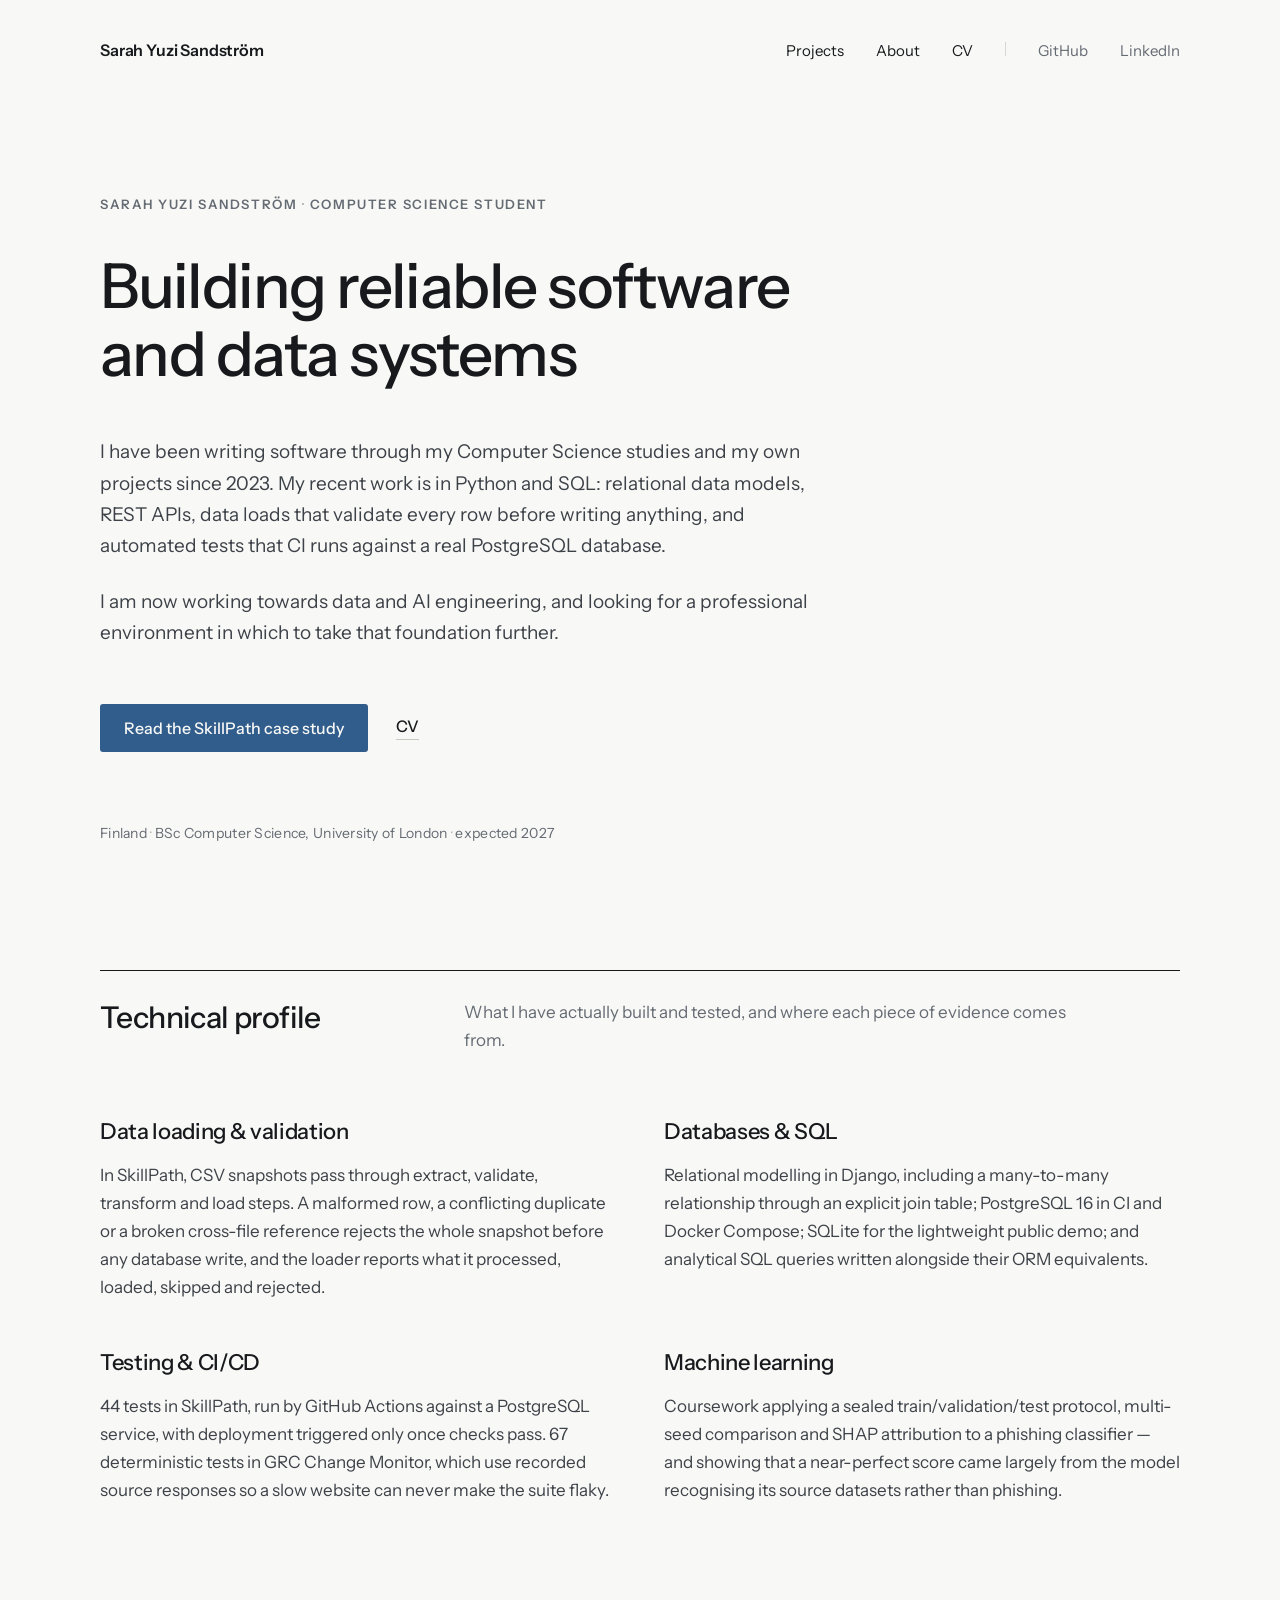
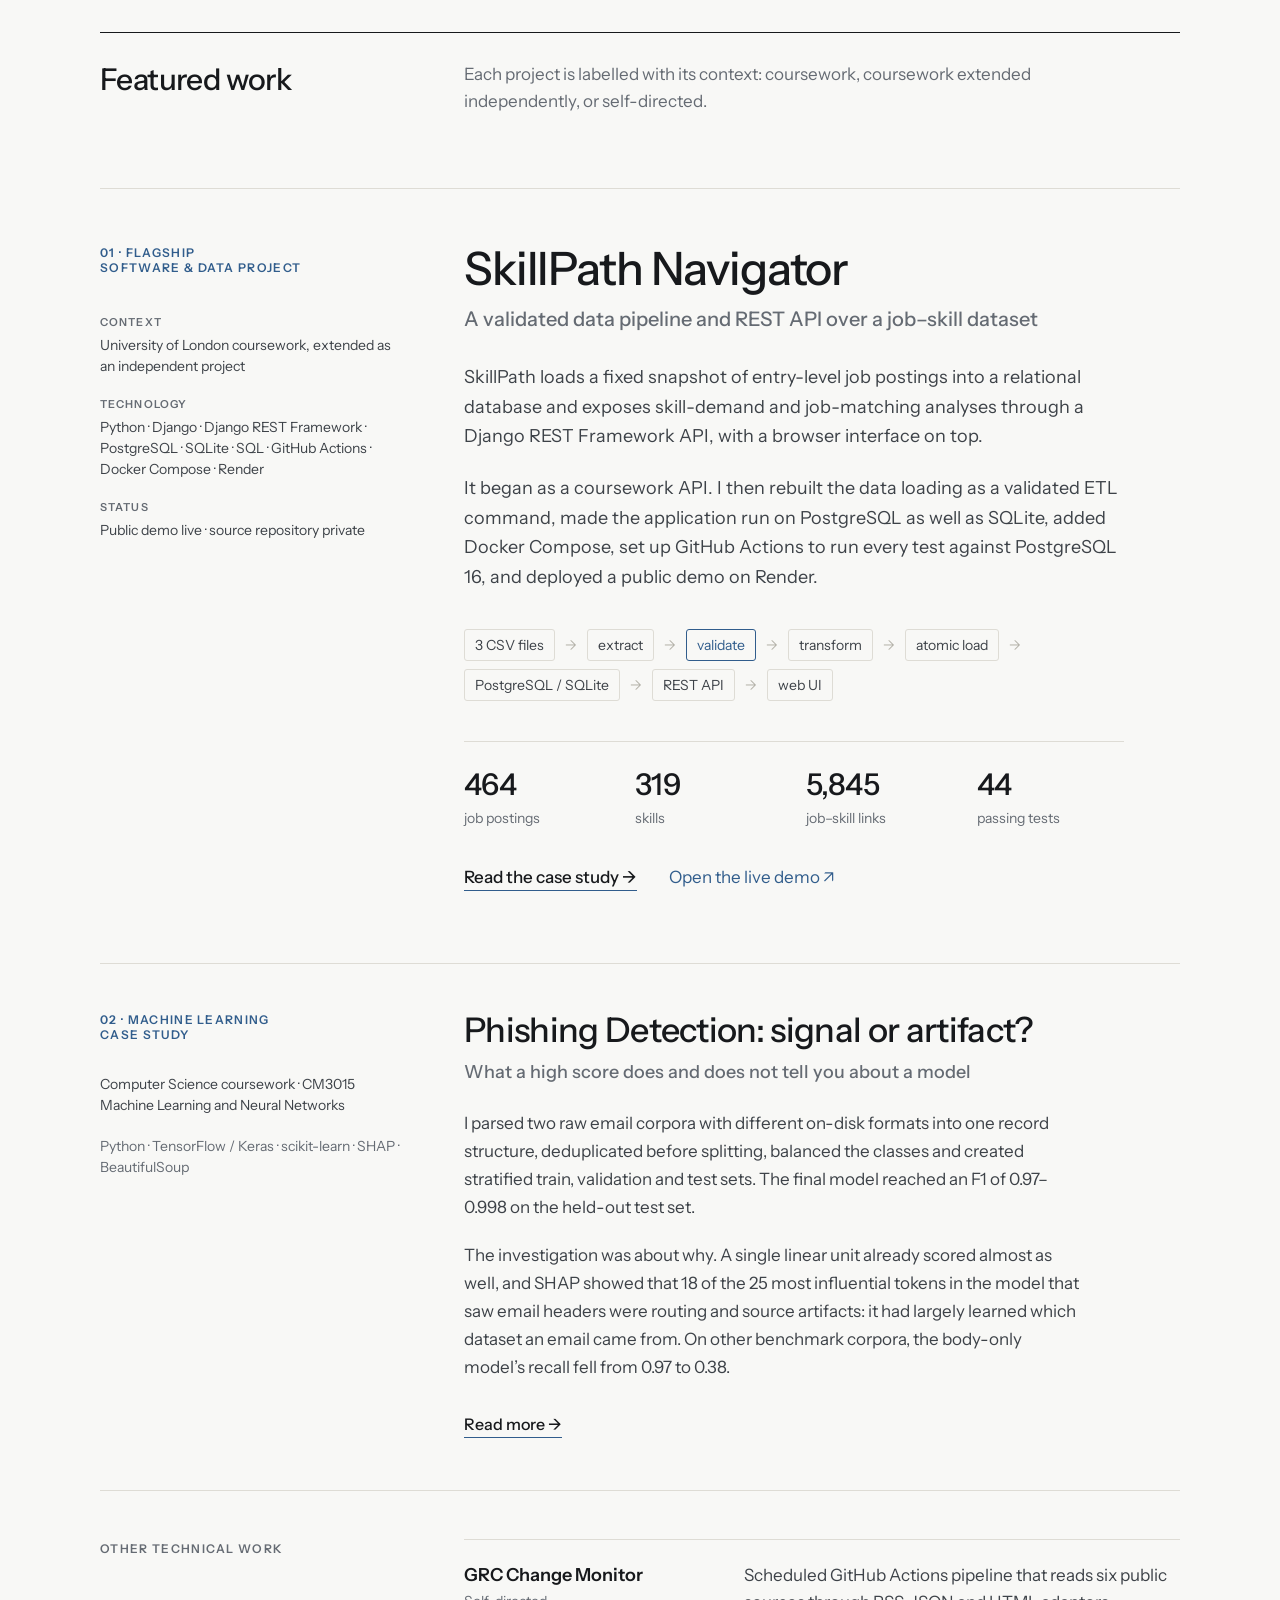
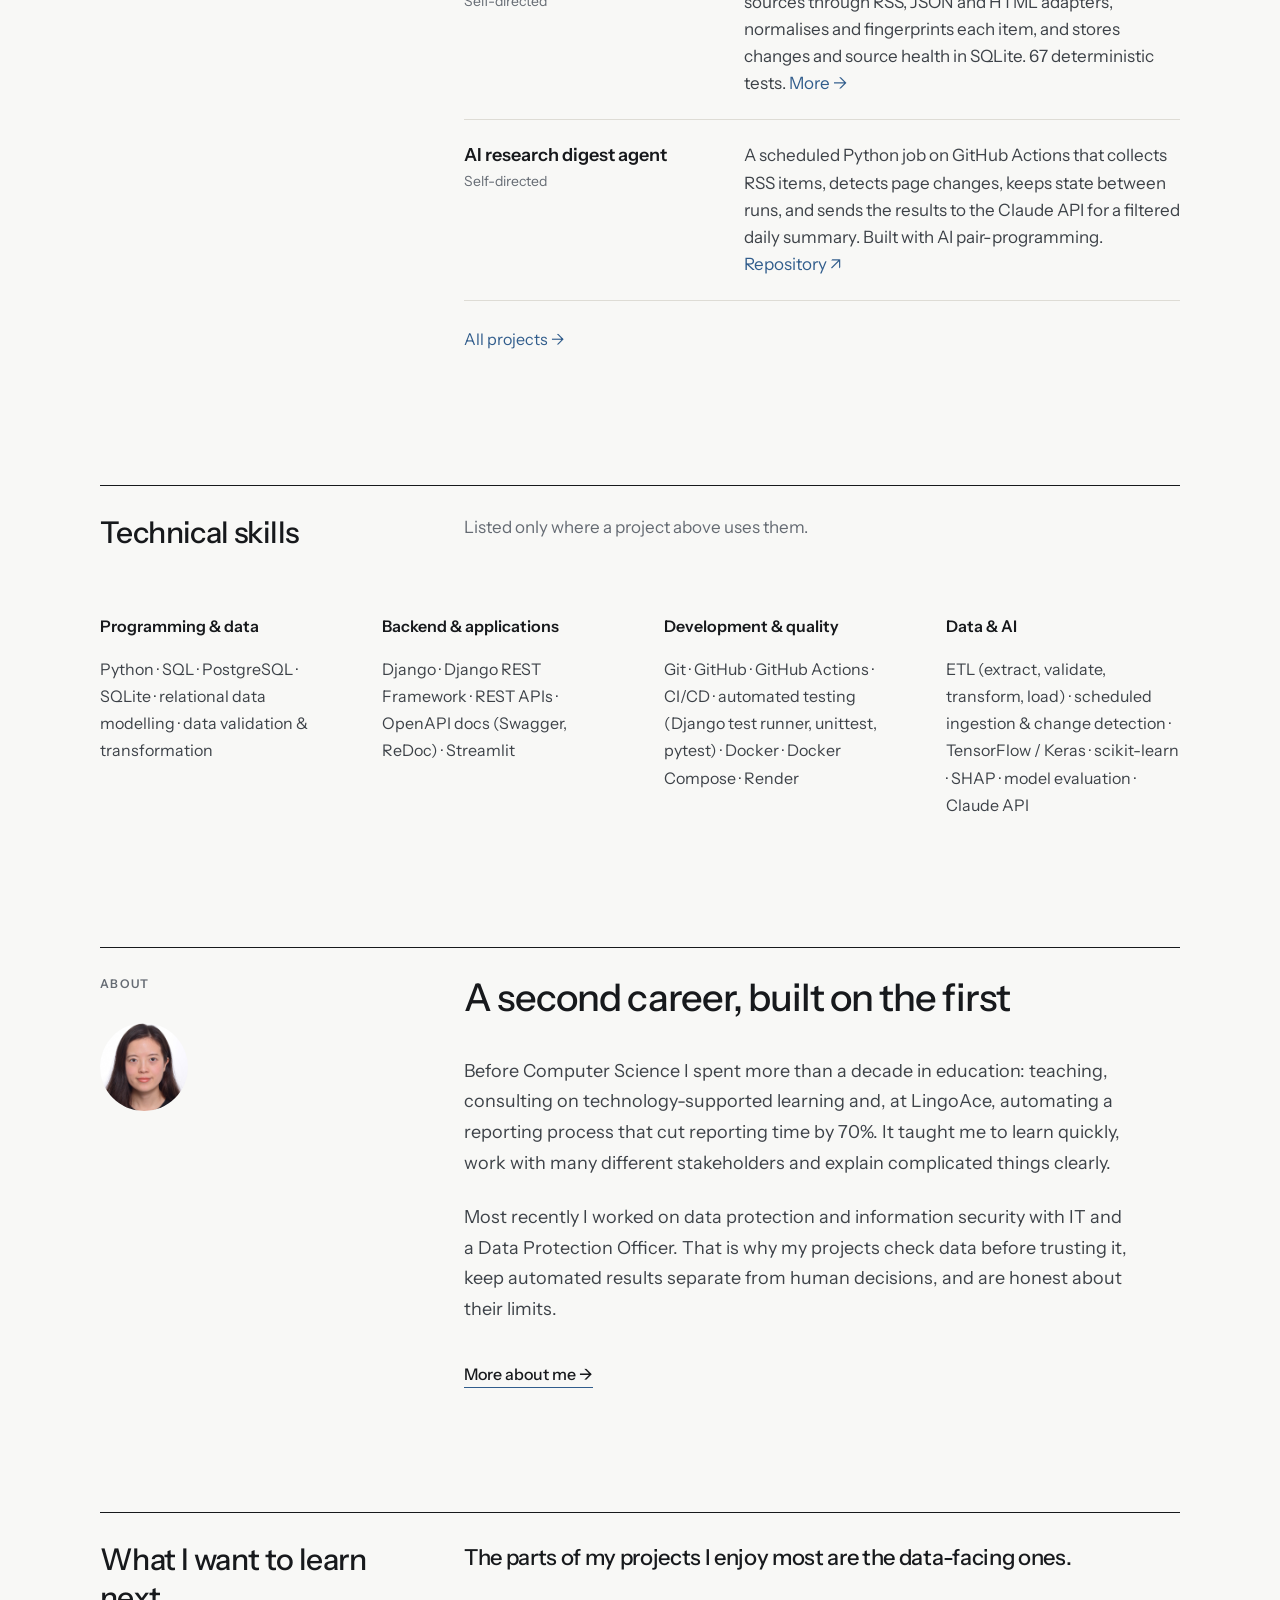
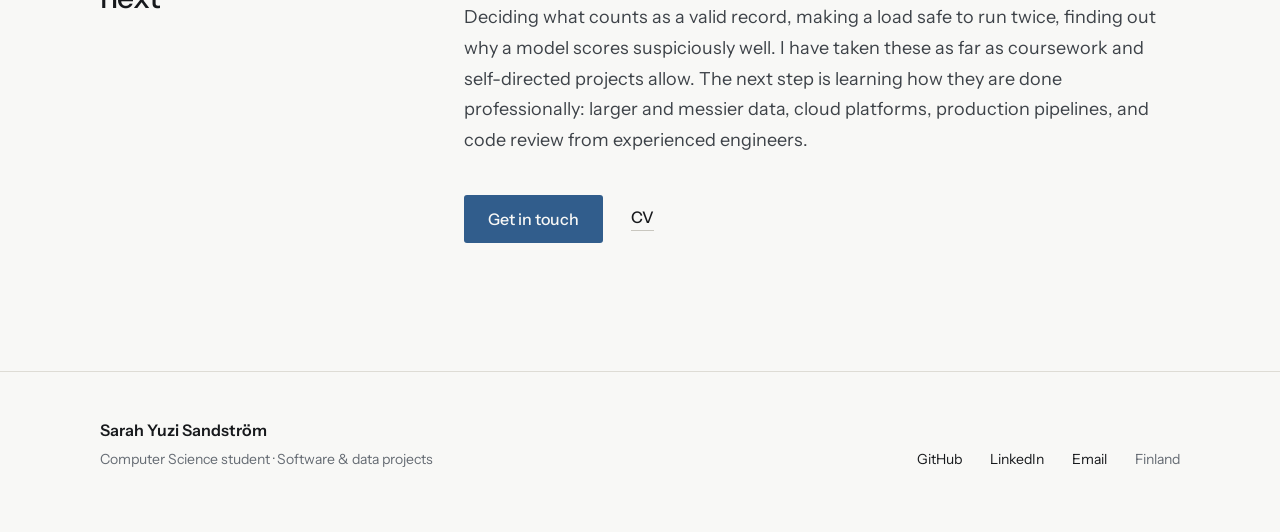
==== index.html @ 90acd4ec "Initial Data and AI engineering portfolio" ====
<!DOCTYPE html>
<html lang="en">
<head>
<meta charset="utf-8">
<meta name="viewport" content="width=device-width, initial-scale=1">
<title>Sarah Yuzi Sandström — Software &amp; Data Projects</title>
<meta name="description" content="Computer Science student building reliable software and data systems with Python, SQL, REST APIs, validated data pipelines, automated tests and CI — working towards data and AI engineering.">
<link rel="icon" href="favicon.svg" type="image/svg+xml">
<link rel="preconnect" href="https://fonts.googleapis.com">
<link rel="preconnect" href="https://fonts.gstatic.com" crossorigin>
<link href="https://fonts.googleapis.com/css2?family=Instrument+Sans:ital,wght@0,400..700;1,400..600&display=swap" rel="stylesheet">
<link rel="stylesheet" href="styles.css">
</head>
<body>
<main class="page">

<header style="max-width: 1240px; margin: 0 auto; padding: 40px 80px; display: flex; align-items: baseline; justify-content: space-between">
<a href="./" style="font-size: 16px; font-weight: 600; letter-spacing: -0.01em; color: #17191C">Sarah Yuzi Sandström</a>
<nav style="display: flex; align-items: baseline; gap: 32px; font-size: 15px">
<a href="projects/" style="color: #17191C">Projects</a>
<a href="about/" style="color: #17191C">About</a>
<a href="cv/" style="color: #17191C">CV</a>
<span style="width: 1px; height: 14px; background: #D8D7D1"></span>
<a href="https://github.com/yuzi2021" style="color: #656B73">GitHub</a>
<a href="https://www.linkedin.com/in/sarah-sandstr%C3%B6m-17338ab6/" style="color: #656B73">LinkedIn</a>
</nav>
</header>
<div style="max-width: 1240px; margin: 0 auto; padding: 96px 80px 128px">
<p style="margin: 0 0 40px; font-size: 13px; font-weight: 600; letter-spacing: 0.12em; text-transform: uppercase; color: #656B73">Sarah Yuzi Sandström <span style="color: #B4B2A9">·</span> Computer Science student</p>
<h1 style="margin: 0; max-width: 980px; font-size: 62px; line-height: 1.1; font-weight: 500; letter-spacing: -0.025em; text-wrap: balance">Building reliable software and data systems</h1>
<p style="margin: 48px 0 0; max-width: 720px; font-size: 19px; line-height: 1.65; color: #3D4248; text-wrap: pretty">I have been writing software through my Computer Science studies and my own projects since 2023. My recent work is in Python and SQL: relational data models, REST APIs, data loads that validate every row before writing anything, and automated tests that CI runs against a real PostgreSQL database.</p>
<p style="margin: 24px 0 0; max-width: 720px; font-size: 19px; line-height: 1.65; color: #3D4248; text-wrap: pretty">I am now working towards data and AI engineering, and looking for a professional environment in which to take that foundation further.</p>
<div style="margin-top: 56px; display: flex; align-items: center; gap: 28px">
<a href="projects/skillpath/" style="display: inline-block; padding: 14px 24px; background: #315D8C; color: #F8F8F6; font-size: 16px; font-weight: 500; border-radius: 3px">Read the SkillPath case study</a>
<a href="cv/" style="font-size: 16px; font-weight: 500; color: #17191C; border-bottom: 1px solid #C9C7BF; padding-bottom: 3px">CV</a>
</div>
<p style="margin: 72px 0 0; font-size: 14px; letter-spacing: 0.02em; color: #656B73">Finland <span style="color: #B4B2A9">·</span> BSc Computer Science, University of London <span style="color: #B4B2A9">·</span> expected 2027</p>
</div>
<div style="max-width: 1240px; margin: 0 auto; padding: 0 80px 128px">
<div style="display: grid; grid-template-columns: 300px minmax(0, 1fr); gap: 64px; border-top: 1px solid #17191C; padding-top: 28px; padding-bottom: 64px">
<h2 style="margin: 0; font-size: 30px; font-weight: 500; letter-spacing: -0.02em; line-height: 1.25">Technical profile</h2>
<p style="margin: 0; max-width: 620px; font-size: 17px; line-height: 1.6; color: #656B73">What I have actually built and tested, and where each piece of evidence comes from.</p>
</div>
<div style="display: grid; grid-template-columns: repeat(2, minmax(0, 1fr)); gap: 48px">
<div>
<h3 style="margin: 0 0 16px; font-size: 22px; font-weight: 500; letter-spacing: -0.015em">Data loading &amp; validation</h3>
<p style="margin: 0; max-width: 520px; font-size: 17px; line-height: 1.65; color: #3D4248; text-wrap: pretty">In SkillPath, CSV snapshots pass through extract, validate, transform and load steps. A malformed row, a conflicting duplicate or a broken cross-file reference rejects the whole snapshot before any database write, and the loader reports what it processed, loaded, skipped and rejected.</p>
</div>
<div>
<h3 style="margin: 0 0 16px; font-size: 22px; font-weight: 500; letter-spacing: -0.015em">Databases &amp; SQL</h3>
<p style="margin: 0; max-width: 520px; font-size: 17px; line-height: 1.65; color: #3D4248; text-wrap: pretty">Relational modelling in Django, including a many-to-many relationship through an explicit join table; PostgreSQL 16 in CI and Docker Compose; SQLite for the lightweight public demo; and analytical SQL queries written alongside their ORM equivalents.</p>
</div>
<div>
<h3 style="margin: 0 0 16px; font-size: 22px; font-weight: 500; letter-spacing: -0.015em">Testing &amp; CI/CD</h3>
<p style="margin: 0; max-width: 520px; font-size: 17px; line-height: 1.65; color: #3D4248; text-wrap: pretty">44 tests in SkillPath, run by GitHub Actions against a PostgreSQL service, with deployment triggered only once checks pass. 67 deterministic tests in GRC Change Monitor, which use recorded source responses so a slow website can never make the suite flaky.</p>
</div>
<div>
<h3 style="margin: 0 0 16px; font-size: 22px; font-weight: 500; letter-spacing: -0.015em">Machine learning</h3>
<p style="margin: 0; max-width: 520px; font-size: 17px; line-height: 1.65; color: #3D4248; text-wrap: pretty">Coursework applying a sealed train/validation/test protocol, multi-seed comparison and SHAP attribution to a phishing classifier — and showing that a near-perfect score came largely from the model recognising its source datasets rather than phishing.</p>
</div>
</div>
</div>
<div style="max-width: 1240px; margin: 0 auto; padding: 0 80px 128px">
<div style="display: grid; grid-template-columns: 300px minmax(0, 1fr); gap: 64px; padding-bottom: 72px; border-top: 1px solid #17191C; padding-top: 28px">
<h2 style="margin: 0; font-size: 30px; font-weight: 500; letter-spacing: -0.02em">Featured work</h2>
<p style="margin: 0; max-width: 620px; font-size: 17px; line-height: 1.6; color: #656B73">Each project is labelled with its context: coursework, coursework extended independently, or self-directed.</p>
</div>
<!-- FEATURED 01 -->
<article style="display: grid; grid-template-columns: 300px minmax(0, 1fr); gap: 64px; padding: 56px 0 72px; border-top: 1px solid #DEDCD5">
<div>
<p style="margin: 0; font-size: 12px; font-weight: 600; letter-spacing: 0.11em; text-transform: uppercase; color: #315D8C">01 · Flagship<br/>software &amp; data project</p>
<dl style="margin: 40px 0 0; display: grid; gap: 20px">
<div>
<dt style="font-size: 11px; font-weight: 600; letter-spacing: 0.1em; text-transform: uppercase; color: #656B73">Context</dt>
<dd style="margin: 6px 0 0; font-size: 14px; line-height: 1.5; color: #3D4248">University of London coursework, extended as an independent project</dd>
</div>
<div>
<dt style="font-size: 11px; font-weight: 600; letter-spacing: 0.1em; text-transform: uppercase; color: #656B73">Technology</dt>
<dd style="margin: 6px 0 0; font-size: 14px; line-height: 1.5; color: #3D4248">Python · Django · Django REST Framework · PostgreSQL · SQLite · SQL · GitHub Actions · Docker Compose · Render</dd>
</div>
<div>
<dt style="font-size: 11px; font-weight: 600; letter-spacing: 0.1em; text-transform: uppercase; color: #656B73">Status</dt>
<dd style="margin: 6px 0 0; font-size: 14px; line-height: 1.5; color: #3D4248">Public demo live · source repository private</dd>
</div>
</dl>
</div>
<div>
<h3 style="margin: 0; font-size: 46px; font-weight: 500; letter-spacing: -0.025em; line-height: 1.05">SkillPath Navigator</h3>
<p style="margin: 14px 0 0; font-size: 20px; font-weight: 500; color: #656B73">A validated data pipeline and REST API over a job–skill dataset</p>
<p style="margin: 32px 0 0; max-width: 660px; font-size: 18px; line-height: 1.65; color: #3D4248; text-wrap: pretty">SkillPath loads a fixed snapshot of entry-level job postings into a relational database and exposes skill-demand and job-matching analyses through a Django REST Framework API, with a browser interface on top.</p>
<p style="margin: 22px 0 0; max-width: 660px; font-size: 18px; line-height: 1.65; color: #3D4248; text-wrap: pretty">It began as a coursework API. I then rebuilt the data loading as a validated ETL command, made the application run on PostgreSQL as well as SQLite, added Docker Compose, set up GitHub Actions to run every test against PostgreSQL 16, and deployed a public demo on Render.</p>
<div style="margin-top: 36px; max-width: 660px; display: flex; flex-wrap: wrap; align-items: center; gap: 8px 10px; font-size: 14px; color: #3D4248">
<span style="padding: 6px 10px; border: 1px solid #DEDCD5; border-radius: 3px">3 CSV files</span><span style="color: #B4B2A9">→</span>
<span style="padding: 6px 10px; border: 1px solid #DEDCD5; border-radius: 3px">extract</span><span style="color: #B4B2A9">→</span>
<span style="padding: 6px 10px; border: 1px solid #315D8C; border-radius: 3px; color: #315D8C">validate</span><span style="color: #B4B2A9">→</span>
<span style="padding: 6px 10px; border: 1px solid #DEDCD5; border-radius: 3px">transform</span><span style="color: #B4B2A9">→</span>
<span style="padding: 6px 10px; border: 1px solid #DEDCD5; border-radius: 3px">atomic load</span><span style="color: #B4B2A9">→</span>
<span style="padding: 6px 10px; border: 1px solid #DEDCD5; border-radius: 3px">PostgreSQL / SQLite</span><span style="color: #B4B2A9">→</span>
<span style="padding: 6px 10px; border: 1px solid #DEDCD5; border-radius: 3px">REST API</span><span style="color: #B4B2A9">→</span>
<span style="padding: 6px 10px; border: 1px solid #DEDCD5; border-radius: 3px">web UI</span>
</div>
<div style="margin-top: 40px; max-width: 660px; display: grid; grid-template-columns: repeat(4, minmax(0, 1fr)); gap: 24px; border-top: 1px solid #DEDCD5; padding-top: 24px">
<div><p style="margin: 0; font-size: 30px; font-weight: 500; letter-spacing: -0.02em">464</p><p style="margin: 6px 0 0; font-size: 14px; color: #656B73">job postings</p></div>
<div><p style="margin: 0; font-size: 30px; font-weight: 500; letter-spacing: -0.02em">319</p><p style="margin: 6px 0 0; font-size: 14px; color: #656B73">skills</p></div>
<div><p style="margin: 0; font-size: 30px; font-weight: 500; letter-spacing: -0.02em">5,845</p><p style="margin: 6px 0 0; font-size: 14px; color: #656B73">job–skill links</p></div>
<div><p style="margin: 0; font-size: 30px; font-weight: 500; letter-spacing: -0.02em">44</p><p style="margin: 6px 0 0; font-size: 14px; color: #656B73">passing tests</p></div>
</div>
<div style="margin-top: 40px; display: flex; align-items: baseline; gap: 32px">
<a href="projects/skillpath/" style="font-size: 17px; font-weight: 500; color: #17191C; border-bottom: 1px solid #315D8C; padding-bottom: 3px">Read the case study →</a>
<a href="https://skillpath-navigator-bji1.onrender.com/app/" style="font-size: 17px; color: #315D8C">Open the live demo ↗</a>
</div>
</div>
</article>
<!-- FEATURED 02 -->
<article style="display: grid; grid-template-columns: 300px minmax(0, 1fr); gap: 64px; padding: 48px 0 56px; border-top: 1px solid #DEDCD5">
<div>
<p style="margin: 0; font-size: 12px; font-weight: 600; letter-spacing: 0.11em; text-transform: uppercase; color: #315D8C">02 · Machine learning<br/>case study</p>
<p style="margin: 32px 0 0; font-size: 14px; line-height: 1.5; color: #3D4248">Computer Science coursework · CM3015 Machine Learning and Neural Networks</p>
<p style="margin: 20px 0 0; font-size: 14px; line-height: 1.5; color: #656B73">Python · TensorFlow / Keras · scikit-learn · SHAP · BeautifulSoup</p>
</div>
<div>
<h3 style="margin: 0; font-size: 34px; font-weight: 500; letter-spacing: -0.02em; line-height: 1.1">Phishing Detection: signal or artifact?</h3>
<p style="margin: 12px 0 0; font-size: 18px; font-weight: 500; color: #656B73">What a high score does and does not tell you about a model</p>
<p style="margin: 26px 0 0; max-width: 620px; font-size: 17px; line-height: 1.65; color: #3D4248; text-wrap: pretty">I parsed two raw email corpora with different on-disk formats into one record structure, deduplicated before splitting, balanced the classes and created stratified train, validation and test sets. The final model reached an F1 of 0.97–0.998 on the held-out test set.</p>
<p style="margin: 20px 0 0; max-width: 620px; font-size: 17px; line-height: 1.65; color: #3D4248; text-wrap: pretty">The investigation was about why. A single linear unit already scored almost as well, and SHAP showed that 18 of the 25 most influential tokens in the model that saw email headers were routing and source artifacts: it had largely learned which dataset an email came from. On other benchmark corpora, the body-only model&rsquo;s recall fell from 0.97 to 0.38.</p>
<div style="margin-top: 32px">
<a href="projects/#phishing-classifier" style="font-size: 16px; font-weight: 500; color: #17191C; border-bottom: 1px solid #315D8C; padding-bottom: 3px">Read more →</a>
</div>
</div>
</article>
<!-- FEATURED 03 — reserved for the eLearning Platform once its upgrade is verified.
     To add it: copy article 02 above, change the label to "03 · ...", and fill in verified details only. -->
<article style="display: grid; grid-template-columns: 300px minmax(0, 1fr); gap: 64px; padding: 48px 0 8px; border-top: 1px solid #DEDCD5">
<div>
<p style="margin: 0; font-size: 12px; font-weight: 600; letter-spacing: 0.11em; text-transform: uppercase; color: #656B73; line-height: 1.6">Other technical work</p>
</div>
<div style="max-width: 760px">
<div style="display: grid; grid-template-columns: 240px minmax(0, 1fr); gap: 40px; align-items: baseline; padding: 22px 0; border-top: 1px solid #DEDCD5">
<div>
<p style="margin: 0; font-size: 18px; font-weight: 600">GRC Change Monitor</p>
<p style="margin: 6px 0 0; font-size: 14px; color: #656B73">Self-directed</p>
</div>
<p style="margin: 0; font-size: 17px; line-height: 1.6; color: #3D4248">Scheduled GitHub Actions pipeline that reads six public sources through RSS, JSON and HTML adapters, normalises and fingerprints each item, and stores changes and source health in SQLite. 67 deterministic tests. <a href="projects/#change-monitor">More →</a></p>
</div>
<div style="display: grid; grid-template-columns: 240px minmax(0, 1fr); gap: 40px; align-items: baseline; padding: 22px 0; border-top: 1px solid #DEDCD5; border-bottom: 1px solid #DEDCD5">
<div>
<p style="margin: 0; font-size: 18px; font-weight: 600">AI research digest agent</p>
<p style="margin: 6px 0 0; font-size: 14px; color: #656B73">Self-directed</p>
</div>
<p style="margin: 0; font-size: 17px; line-height: 1.6; color: #3D4248">A scheduled Python job on GitHub Actions that collects RSS items, detects page changes, keeps state between runs, and sends the results to the Claude API for a filtered daily summary. Built with AI pair-programming. <a href="https://github.com/yuzi2021/ai-digest-agent-demo">Repository ↗</a></p>
</div>
<div style="margin-top: 28px">
<a href="projects/" style="font-size: 16px; color: #315D8C">All projects →</a>
</div>
</div>
</article>
</div>
<div style="max-width: 1240px; margin: 0 auto; padding: 0 80px 128px">
<div style="display: grid; grid-template-columns: 300px minmax(0, 1fr); gap: 64px; border-top: 1px solid #17191C; padding-top: 28px; padding-bottom: 64px">
<h2 style="margin: 0; font-size: 30px; font-weight: 500; letter-spacing: -0.02em; line-height: 1.25">Technical skills</h2>
<p style="margin: 0; max-width: 620px; font-size: 17px; line-height: 1.6; color: #656B73">Listed only where a project above uses them.</p>
</div>
<div style="display: grid; grid-template-columns: repeat(4, minmax(0, 1fr)); gap: 48px">
<div>
<h3 style="margin: 0 0 20px; font-size: 16px; font-weight: 600">Programming &amp; data</h3>
<p style="margin: 0; font-size: 16px; line-height: 1.7; color: #3D4248">Python · SQL · PostgreSQL · SQLite · relational data modelling · data validation &amp; transformation</p>
</div>
<div>
<h3 style="margin: 0 0 20px; font-size: 16px; font-weight: 600">Backend &amp; applications</h3>
<p style="margin: 0; font-size: 16px; line-height: 1.7; color: #3D4248">Django · Django REST Framework · REST APIs · OpenAPI docs (Swagger, ReDoc) · Streamlit</p>
</div>
<div>
<h3 style="margin: 0 0 20px; font-size: 16px; font-weight: 600">Development &amp; quality</h3>
<p style="margin: 0; font-size: 16px; line-height: 1.7; color: #3D4248">Git · GitHub · GitHub Actions · CI/CD · automated testing (Django test runner, unittest, pytest) · Docker · Docker Compose · Render</p>
</div>
<div>
<h3 style="margin: 0 0 20px; font-size: 16px; font-weight: 600">Data &amp; AI</h3>
<p style="margin: 0; font-size: 16px; line-height: 1.7; color: #3D4248">ETL (extract, validate, transform, load) · scheduled ingestion &amp; change detection · TensorFlow / Keras · scikit-learn · SHAP · model evaluation · Claude API</p>
</div>
</div>
</div>
<div style="max-width: 1240px; margin: 0 auto; padding: 0 80px 128px">
<div style="border-top: 1px solid #17191C; padding-top: 28px; display: grid; grid-template-columns: 300px minmax(0, 1fr); gap: 64px">
<div>
<p style="margin: 0; font-size: 12px; font-weight: 600; letter-spacing: 0.11em; text-transform: uppercase; color: #656B73">About</p>
<img alt="Sarah Yuzi Sandström" height="88" src="sarah-sandstrom.jpeg" style="display: block; width: 88px; height: 88px; border-radius: 50%; object-fit: cover; margin-top: 32px" width="88"/>
</div>
<div>
<h2 style="margin: 0; max-width: 720px; font-size: 38px; font-weight: 500; letter-spacing: -0.025em; line-height: 1.15">A second career, built on the first</h2>
<p style="margin: 36px 0 0; max-width: 700px; font-size: 18px; line-height: 1.7; color: #3D4248; text-wrap: pretty">Before Computer Science I spent more than a decade in education: teaching, consulting on technology-supported learning and, at LingoAce, automating a reporting process that cut reporting time by 70%. It taught me to learn quickly, work with many different stakeholders and explain complicated things clearly.</p>
<p style="margin: 24px 0 0; max-width: 700px; font-size: 18px; line-height: 1.7; color: #3D4248; text-wrap: pretty">Most recently I worked on data protection and information security with IT and a Data Protection Officer. That is why my projects check data before trusting it, keep automated results separate from human decisions, and are honest about their limits.</p>
<div style="margin-top: 40px">
<a href="about/" style="font-size: 16px; font-weight: 500; color: #17191C; border-bottom: 1px solid #315D8C; padding-bottom: 3px">More about me →</a>
</div>
</div>
</div>
</div>
<div style="max-width: 1240px; margin: 0 auto; padding: 0 80px 128px">
<div style="border-top: 1px solid #17191C; padding-top: 28px; display: grid; grid-template-columns: 300px minmax(0, 1fr); gap: 64px">
<h2 style="margin: 0; font-size: 30px; font-weight: 500; letter-spacing: -0.02em; line-height: 1.25">What I want to learn next</h2>
<div>
<p style="margin: 0; max-width: 700px; font-size: 22px; font-weight: 500; line-height: 1.5; letter-spacing: -0.015em; text-wrap: pretty">The parts of my projects I enjoy most are the data-facing ones.</p>
<p style="margin: 28px 0 0; max-width: 700px; font-size: 18px; line-height: 1.7; color: #3D4248; text-wrap: pretty">Deciding what counts as a valid record, making a load safe to run twice, finding out why a model scores suspiciously well. I have taken these as far as coursework and self-directed projects allow. The next step is learning how they are done professionally: larger and messier data, cloud platforms, production pipelines, and code review from experienced engineers.</p>
<div style="margin-top: 40px; display: flex; align-items: center; gap: 28px">
<a href="mailto:sarahyuzisandstrom@gmail.com" style="display: inline-block; padding: 14px 24px; background: #315D8C; color: #F8F8F6; font-size: 16px; font-weight: 500; border-radius: 3px">Get in touch</a>
<a href="cv/" style="font-size: 16px; font-weight: 500; color: #17191C; border-bottom: 1px solid #C9C7BF; padding-bottom: 3px">CV</a>
</div>
</div>
</div>
</div>
<footer style="border-top: 1px solid #DEDCD5">
<div style="max-width: 1240px; margin: 0 auto; padding: 48px 80px 64px; display: flex; align-items: flex-end; justify-content: space-between; gap: 48px">
<div>
<p style="margin: 0; font-size: 16px; font-weight: 600">Sarah Yuzi Sandström</p>
<p style="margin: 10px 0 0; font-size: 14px; color: #656B73">Computer Science student · Software &amp; data projects</p>
</div>
<div style="display: flex; align-items: baseline; gap: 28px; font-size: 14px">
<a href="https://github.com/yuzi2021" style="color: #17191C">GitHub</a>
<a href="https://www.linkedin.com/in/sarah-sandstr%C3%B6m-17338ab6/" style="color: #17191C">LinkedIn</a>
<a href="mailto:sarahyuzisandstrom@gmail.com" style="color: #17191C">Email</a>
<span style="color: #656B73">Finland</span>
</div>
</div>
</footer>

</main>
</body>
</html>
---- styles.css ----
/* ---- base ---- */
* { box-sizing: border-box; }
html { -webkit-text-size-adjust: 100%; }
body {
  margin: 0;
  background: #F8F8F6;
  color: #17191C;
  font-family: "Instrument Sans", system-ui, -apple-system, Segoe UI, Roboto, sans-serif;
}
a { color: #315D8C; text-decoration: none; }
a:hover { color: #17191C; }
img { max-width: 100%; height: auto; }
.page { width: 100%; }

/* The extracted desktop markup centres its own content with
   max-width:1240px containers, so the page is already fluid down to
   ~1240px. Below that, the rules here fold in the mobile layout. */

/* ================= tablet / small desktop ================= */
@media (max-width: 1100px) {
  /* four-column skills grid -> two columns */
  [style*="repeat(4, minmax(0, 1fr))"] { grid-template-columns: 1fr 1fr !important; gap: 40px !important; }
}

/* ================= mobile ================= */
@media (max-width: 820px) {
  /* any "sidebar + content" grid (300px/250px/220px/200px/120px ... + 1fr) -> stack */
  [style*="px minmax(0, 1fr)"] { grid-template-columns: 1fr !important; gap: 20px !important; }
  /* two-/four-column grids -> single column */
  [style*="repeat(2, minmax(0, 1fr))"] { grid-template-columns: 1fr !important; }
  [style*="repeat(4, minmax(0, 1fr))"] { grid-template-columns: 1fr !important; gap: 32px !important; }
  [style*="minmax(0, 1.55fr)"]        { grid-template-columns: 1fr !important; gap: 24px !important; }
  /* project stat rows (four figures) -> two columns rather than one */
  [style*="repeat(4, minmax(0, 1fr)); gap: 24px"] { grid-template-columns: 1fr 1fr !important; gap: 20px !important; }

  /* safety net: neutralise any residual fixed artboard width */
  [style*="width: 1440px"] { width: 100% !important; }

  /* reduce the wide 80px horizontal padding on content containers */
  [style*="padding: 0 80px 128px"]  { padding: 0 24px 72px !important; }
  [style*="padding: 0 80px 120px"]  { padding: 0 24px 64px !important; }
  [style*="padding: 48px 80px 64px"]{ padding: 32px 24px 44px !important; }
  [style*="padding: 40px 80px"]     { padding: 22px 24px !important; }
  [style*="padding: 88px 80px 120px"]{ padding: 52px 24px 72px !important; }
  [style*="padding: 96px 80px 128px"]{ padding: 56px 24px 80px !important; }
  [style*="padding: 88px 80px 112px"]{ padding: 52px 24px 68px !important; }
  [style*="padding: 88px 80px 104px"]{ padding: 52px 24px 64px !important; }

  /* header/nav: let the top bar wrap instead of overflowing */
  header { flex-wrap: wrap !important; gap: 14px 20px !important; }
  header nav { flex-wrap: wrap !important; gap: 12px 18px !important; row-gap: 10px !important; }
  /* footer: stack the name block above the links, and let the links wrap */
  footer div { flex-wrap: wrap !important; gap: 14px 24px !important; }

  /* scale down oversized display type */
  [style*="font-size: 76px"], [style*="font-size: 72px"],
  [style*="font-size: 68px"], [style*="font-size: 62px"] { font-size: 34px !important; line-height: 1.12 !important; }
  [style*="font-size: 52px"], [style*="font-size: 46px"] { font-size: 30px !important; line-height: 1.14 !important; }
  [style*="font-size: 42px"], [style*="font-size: 40px"],
  [style*="font-size: 38px"] { font-size: 27px !important; line-height: 1.18 !important; }
  [style*="font-size: 36px"], [style*="font-size: 34px"] { font-size: 24px !important; line-height: 1.2 !important; }
  [style*="font-size: 32px"], [style*="font-size: 30px"] { font-size: 23px !important; line-height: 1.22 !important; }

  /* trim very large body text a touch */
  [style*="font-size: 20px"], [style*="font-size: 19px"] { font-size: 17px !important; }
}

/* ================= narrow phones ================= */
@media (max-width: 480px) {
  [style*="padding: 0 80px 128px"]  { padding: 0 18px 56px !important; }
  [style*="padding: 0 80px 120px"]  { padding: 0 18px 52px !important; }
  [style*="padding: 40px 80px"]     { padding: 18px 18px !important; }
  [style*="padding: 96px 80px 128px"]{ padding: 40px 18px 60px !important; }
  [style*="padding: 88px 80px 120px"]{ padding: 40px 18px 56px !important; }
}
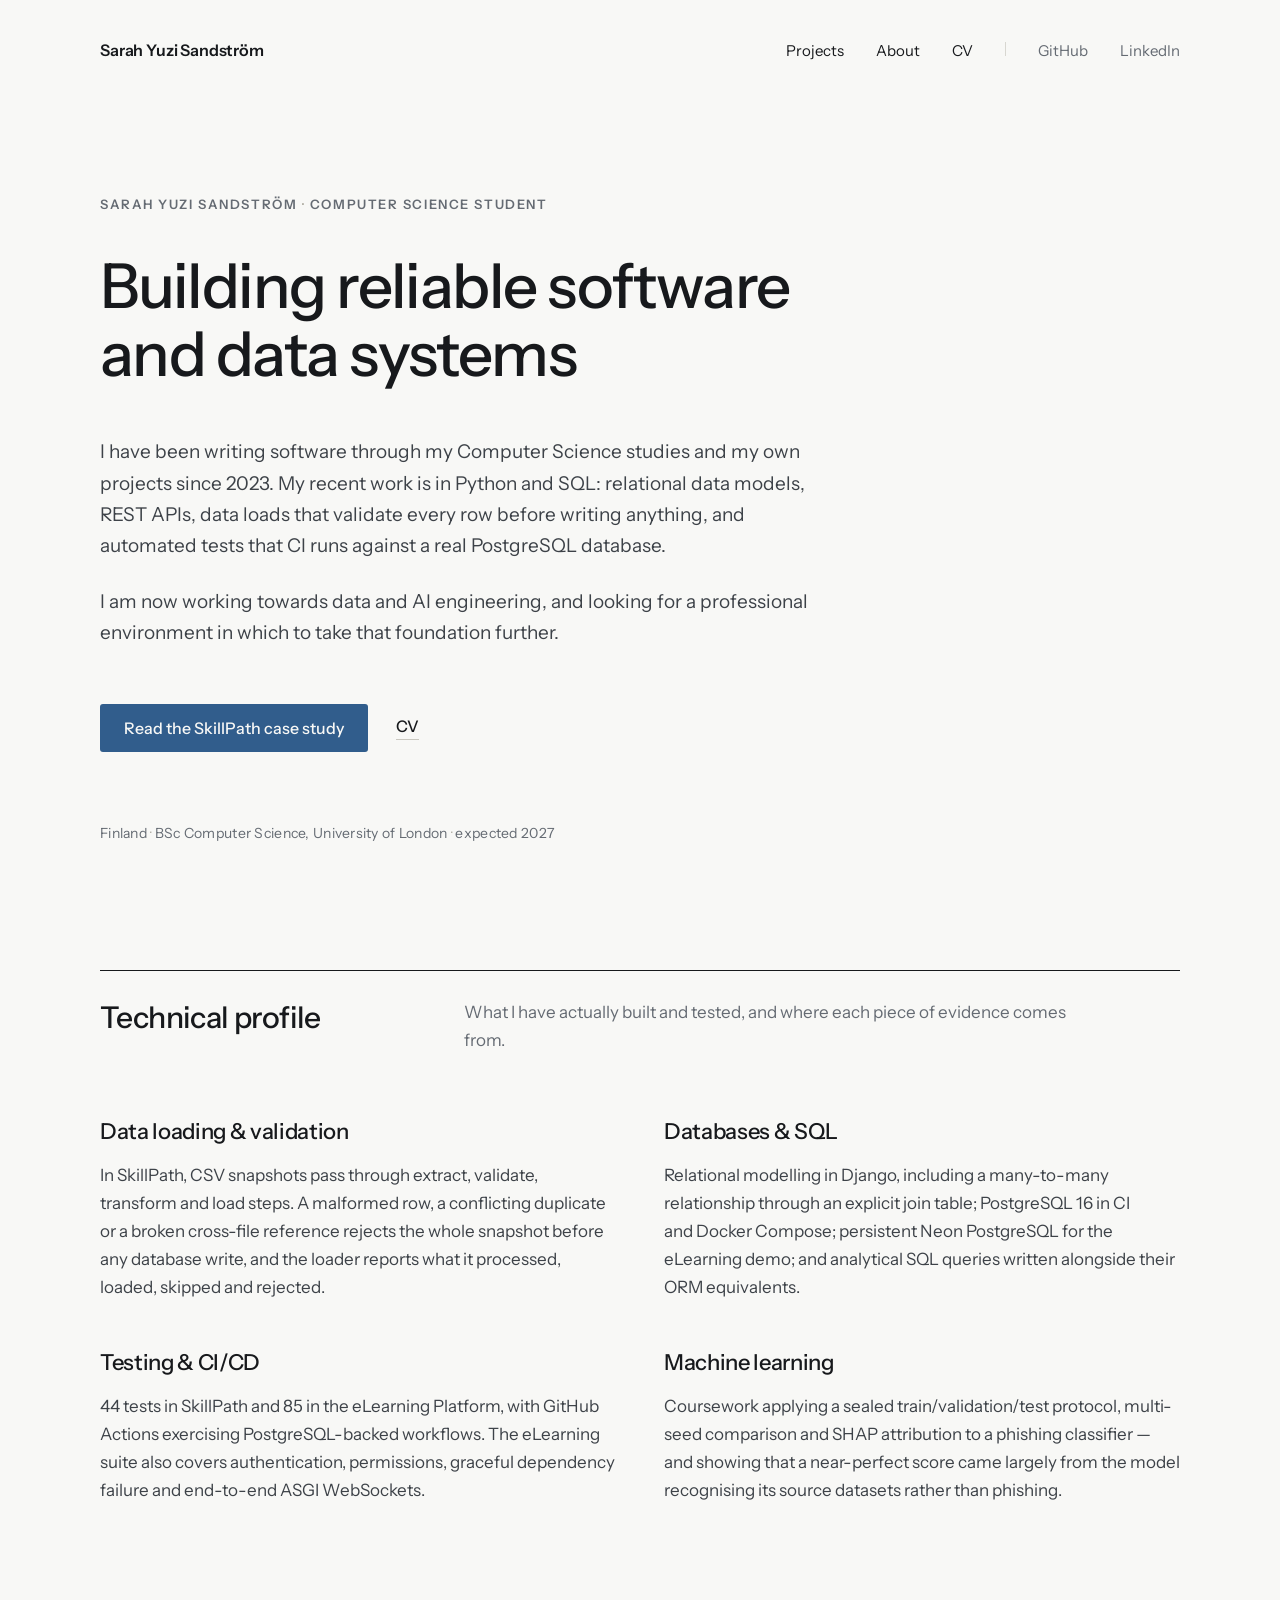
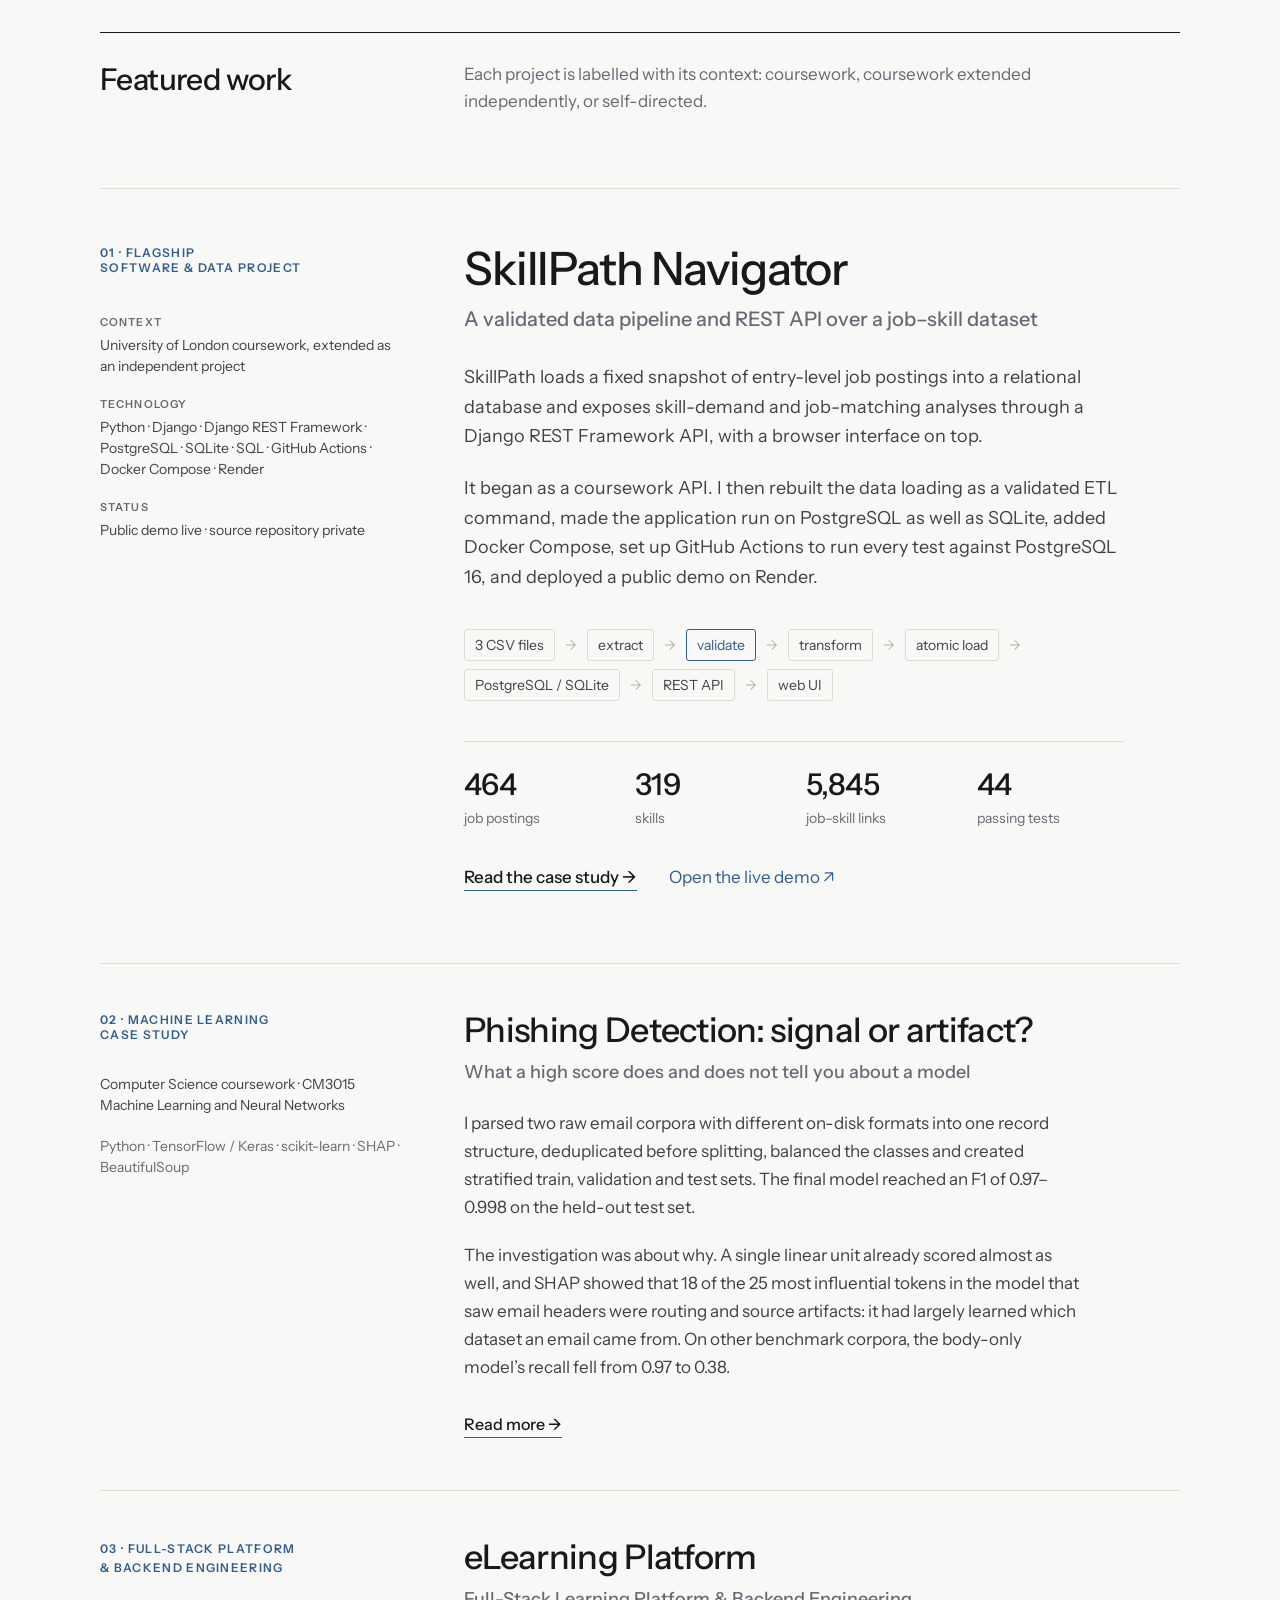
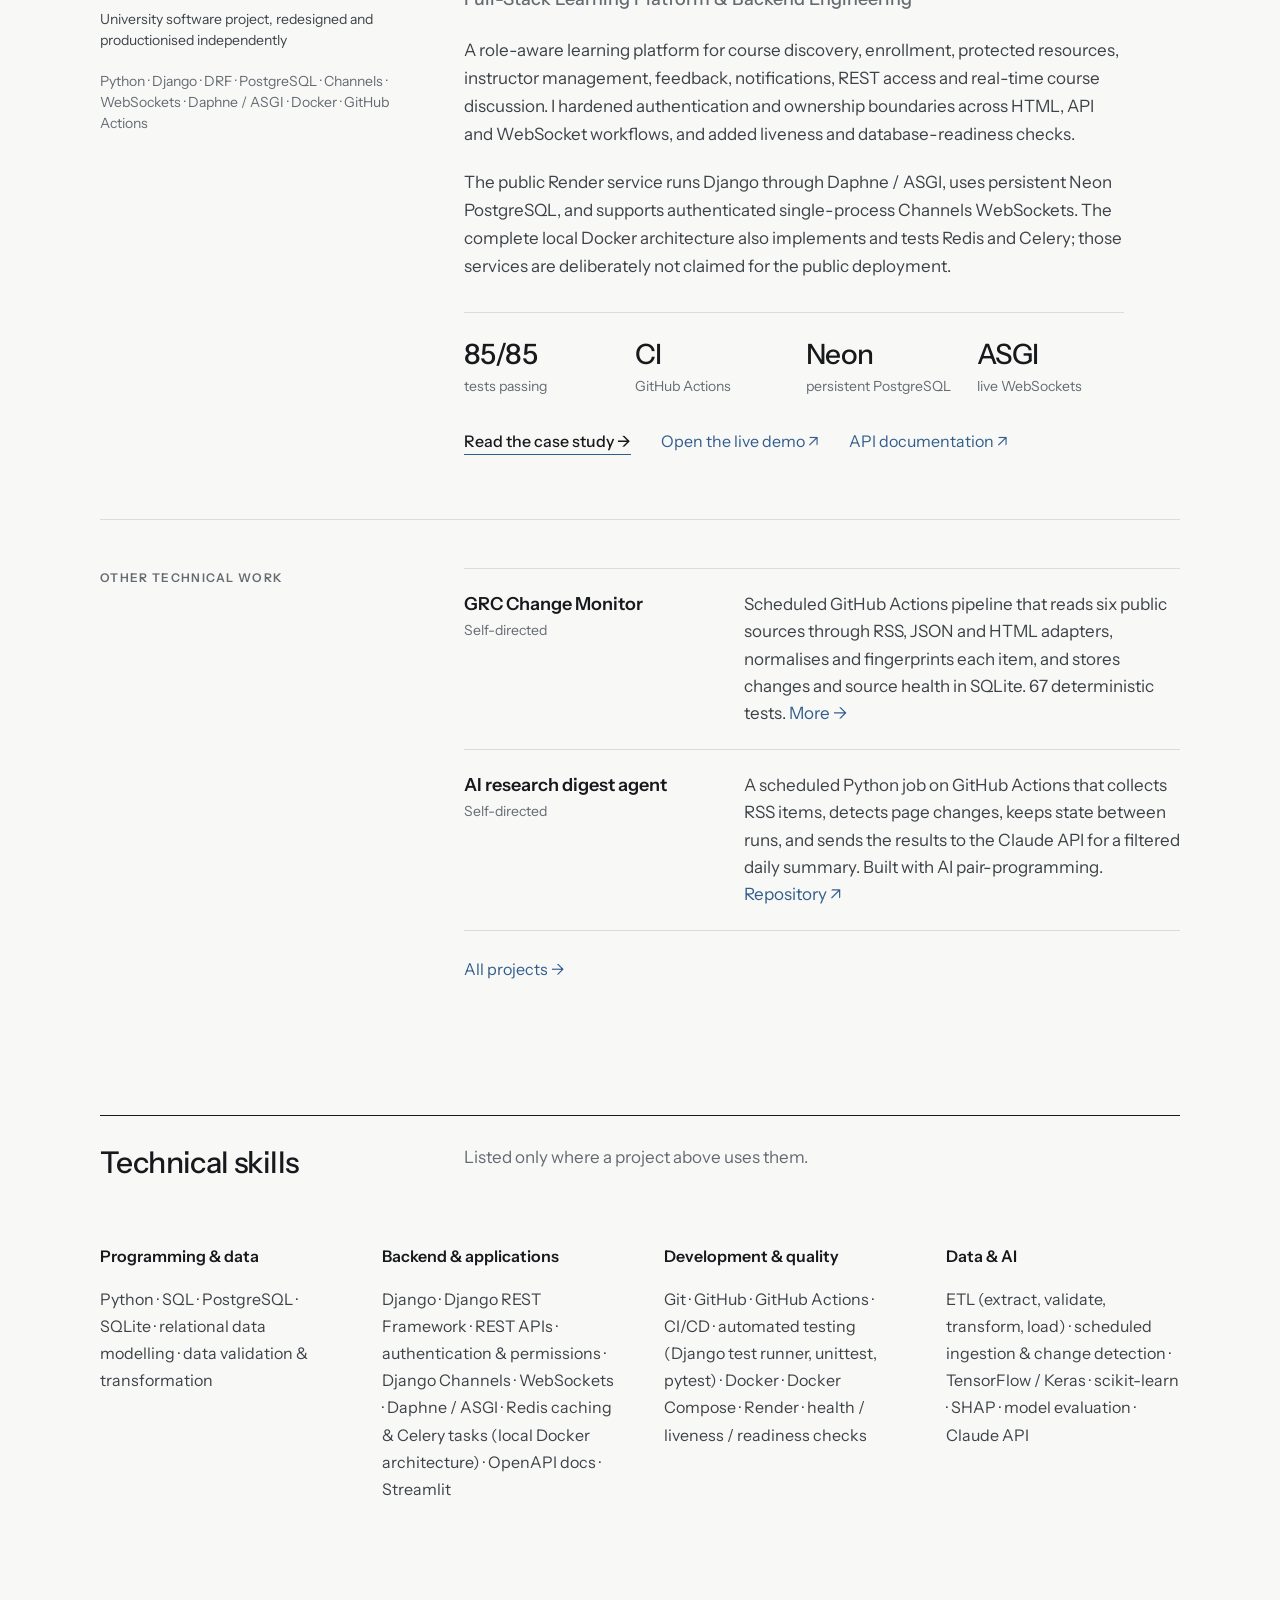
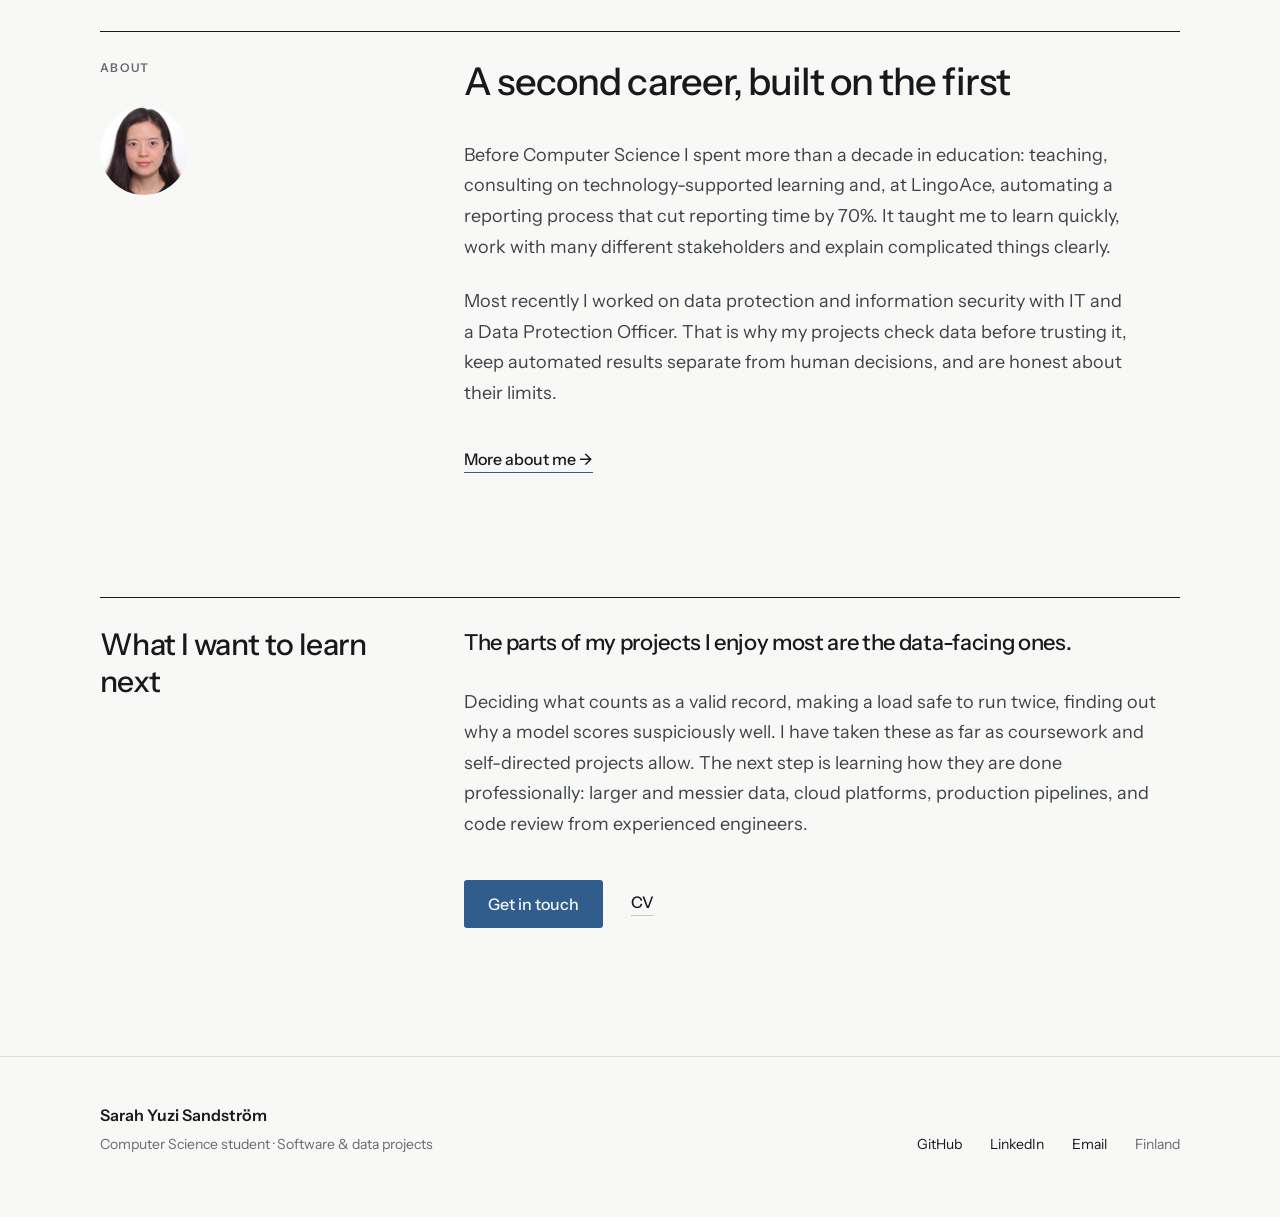
==== commit 233b804d: "Add eLearning platform to portfolio and CV" ====
--- a/index.html
+++ b/index.html
@@ -48,11 +48,11 @@
 </div>
 <div>
 <h3 style="margin: 0 0 16px; font-size: 22px; font-weight: 500; letter-spacing: -0.015em">Databases &amp; SQL</h3>
-<p style="margin: 0; max-width: 520px; font-size: 17px; line-height: 1.65; color: #3D4248; text-wrap: pretty">Relational modelling in Django, including a many-to-many relationship through an explicit join table; PostgreSQL 16 in CI and Docker Compose; SQLite for the lightweight public demo; and analytical SQL queries written alongside their ORM equivalents.</p>
+<p style="margin: 0; max-width: 520px; font-size: 17px; line-height: 1.65; color: #3D4248; text-wrap: pretty">Relational modelling in Django, including a many-to-many relationship through an explicit join table; PostgreSQL 16 in CI and Docker Compose; persistent Neon PostgreSQL for the eLearning demo; and analytical SQL queries written alongside their ORM equivalents.</p>
 </div>
 <div>
 <h3 style="margin: 0 0 16px; font-size: 22px; font-weight: 500; letter-spacing: -0.015em">Testing &amp; CI/CD</h3>
-<p style="margin: 0; max-width: 520px; font-size: 17px; line-height: 1.65; color: #3D4248; text-wrap: pretty">44 tests in SkillPath, run by GitHub Actions against a PostgreSQL service, with deployment triggered only once checks pass. 67 deterministic tests in GRC Change Monitor, which use recorded source responses so a slow website can never make the suite flaky.</p>
+<p style="margin: 0; max-width: 520px; font-size: 17px; line-height: 1.65; color: #3D4248; text-wrap: pretty">44 tests in SkillPath and 85 in the eLearning Platform, with GitHub Actions exercising PostgreSQL-backed workflows. The eLearning suite also covers authentication, permissions, graceful dependency failure and end-to-end ASGI WebSockets.</p>
 </div>
 <div>
 <h3 style="margin: 0 0 16px; font-size: 22px; font-weight: 500; letter-spacing: -0.015em">Machine learning</h3>
@@ -128,8 +128,31 @@
 </div>
 </div>
 </article>
-<!-- FEATURED 03 — reserved for the eLearning Platform once its upgrade is verified.
-     To add it: copy article 02 above, change the label to "03 · ...", and fill in verified details only. -->
+<!-- FEATURED 03 -->
+<article style="display: grid; grid-template-columns: 300px minmax(0, 1fr); gap: 64px; padding: 48px 0 64px; border-top: 1px solid #DEDCD5">
+<div>
+<p style="margin: 0; font-size: 12px; font-weight: 600; letter-spacing: 0.11em; text-transform: uppercase; color: #315D8C; line-height: 1.6">03 · Full-stack platform<br/>&amp; backend engineering</p>
+<p style="margin: 32px 0 0; font-size: 14px; line-height: 1.5; color: #3D4248">University software project, redesigned and productionised independently</p>
+<p style="margin: 20px 0 0; font-size: 14px; line-height: 1.5; color: #656B73">Python · Django · DRF · PostgreSQL · Channels · WebSockets · Daphne / ASGI · Docker · GitHub Actions</p>
+</div>
+<div>
+<h3 style="margin: 0; font-size: 34px; font-weight: 500; letter-spacing: -0.02em; line-height: 1.1">eLearning Platform</h3>
+<p style="margin: 12px 0 0; font-size: 18px; font-weight: 500; color: #656B73">Full-Stack Learning Platform &amp; Backend Engineering</p>
+<p style="margin: 26px 0 0; max-width: 660px; font-size: 17px; line-height: 1.65; color: #3D4248; text-wrap: pretty">A role-aware learning platform for course discovery, enrollment, protected resources, instructor management, feedback, notifications, REST access and real-time course discussion. I hardened authentication and ownership boundaries across HTML, API and WebSocket workflows, and added liveness and database-readiness checks.</p>
+<p style="margin: 20px 0 0; max-width: 660px; font-size: 17px; line-height: 1.65; color: #3D4248; text-wrap: pretty">The public Render service runs Django through Daphne / ASGI, uses persistent Neon PostgreSQL, and supports authenticated single-process Channels WebSockets. The complete local Docker architecture also implements and tests Redis and Celery; those services are deliberately not claimed for the public deployment.</p>
+<div style="margin-top: 32px; max-width: 660px; display: grid; grid-template-columns: repeat(4, minmax(0, 1fr)); gap: 24px; border-top: 1px solid #DEDCD5; padding-top: 24px">
+<div><p style="margin: 0; font-size: 28px; font-weight: 500; letter-spacing: -0.02em">85/85</p><p style="margin: 6px 0 0; font-size: 14px; color: #656B73">tests passing</p></div>
+<div><p style="margin: 0; font-size: 28px; font-weight: 500; letter-spacing: -0.02em">CI</p><p style="margin: 6px 0 0; font-size: 14px; color: #656B73">GitHub Actions</p></div>
+<div><p style="margin: 0; font-size: 28px; font-weight: 500; letter-spacing: -0.02em">Neon</p><p style="margin: 6px 0 0; font-size: 14px; color: #656B73">persistent PostgreSQL</p></div>
+<div><p style="margin: 0; font-size: 28px; font-weight: 500; letter-spacing: -0.02em">ASGI</p><p style="margin: 6px 0 0; font-size: 14px; color: #656B73">live WebSockets</p></div>
+</div>
+<div style="margin-top: 36px; display: flex; flex-wrap: wrap; align-items: baseline; gap: 18px 30px">
+<a href="projects/elearning/" style="font-size: 16px; font-weight: 500; color: #17191C; border-bottom: 1px solid #315D8C; padding-bottom: 3px">Read the case study →</a>
+<a href="https://elearning-platform-demo.onrender.com" style="font-size: 16px; color: #315D8C">Open the live demo ↗</a>
+<a href="https://elearning-platform-demo.onrender.com/api-docs/" style="font-size: 16px; color: #315D8C">API documentation ↗</a>
+</div>
+</div>
+</article>
 <article style="display: grid; grid-template-columns: 300px minmax(0, 1fr); gap: 64px; padding: 48px 0 8px; border-top: 1px solid #DEDCD5">
 <div>
 <p style="margin: 0; font-size: 12px; font-weight: 600; letter-spacing: 0.11em; text-transform: uppercase; color: #656B73; line-height: 1.6">Other technical work</p>
@@ -167,11 +190,11 @@
 </div>
 <div>
 <h3 style="margin: 0 0 20px; font-size: 16px; font-weight: 600">Backend &amp; applications</h3>
-<p style="margin: 0; font-size: 16px; line-height: 1.7; color: #3D4248">Django · Django REST Framework · REST APIs · OpenAPI docs (Swagger, ReDoc) · Streamlit</p>
+<p style="margin: 0; font-size: 16px; line-height: 1.7; color: #3D4248">Django · Django REST Framework · REST APIs · authentication &amp; permissions · Django Channels · WebSockets · Daphne / ASGI · Redis caching &amp; Celery tasks (local Docker architecture) · OpenAPI docs · Streamlit</p>
 </div>
 <div>
 <h3 style="margin: 0 0 20px; font-size: 16px; font-weight: 600">Development &amp; quality</h3>
-<p style="margin: 0; font-size: 16px; line-height: 1.7; color: #3D4248">Git · GitHub · GitHub Actions · CI/CD · automated testing (Django test runner, unittest, pytest) · Docker · Docker Compose · Render</p>
+<p style="margin: 0; font-size: 16px; line-height: 1.7; color: #3D4248">Git · GitHub · GitHub Actions · CI/CD · automated testing (Django test runner, unittest, pytest) · Docker · Docker Compose · Render · health / liveness / readiness checks</p>
 </div>
 <div>
 <h3 style="margin: 0 0 20px; font-size: 16px; font-weight: 600">Data &amp; AI</h3>
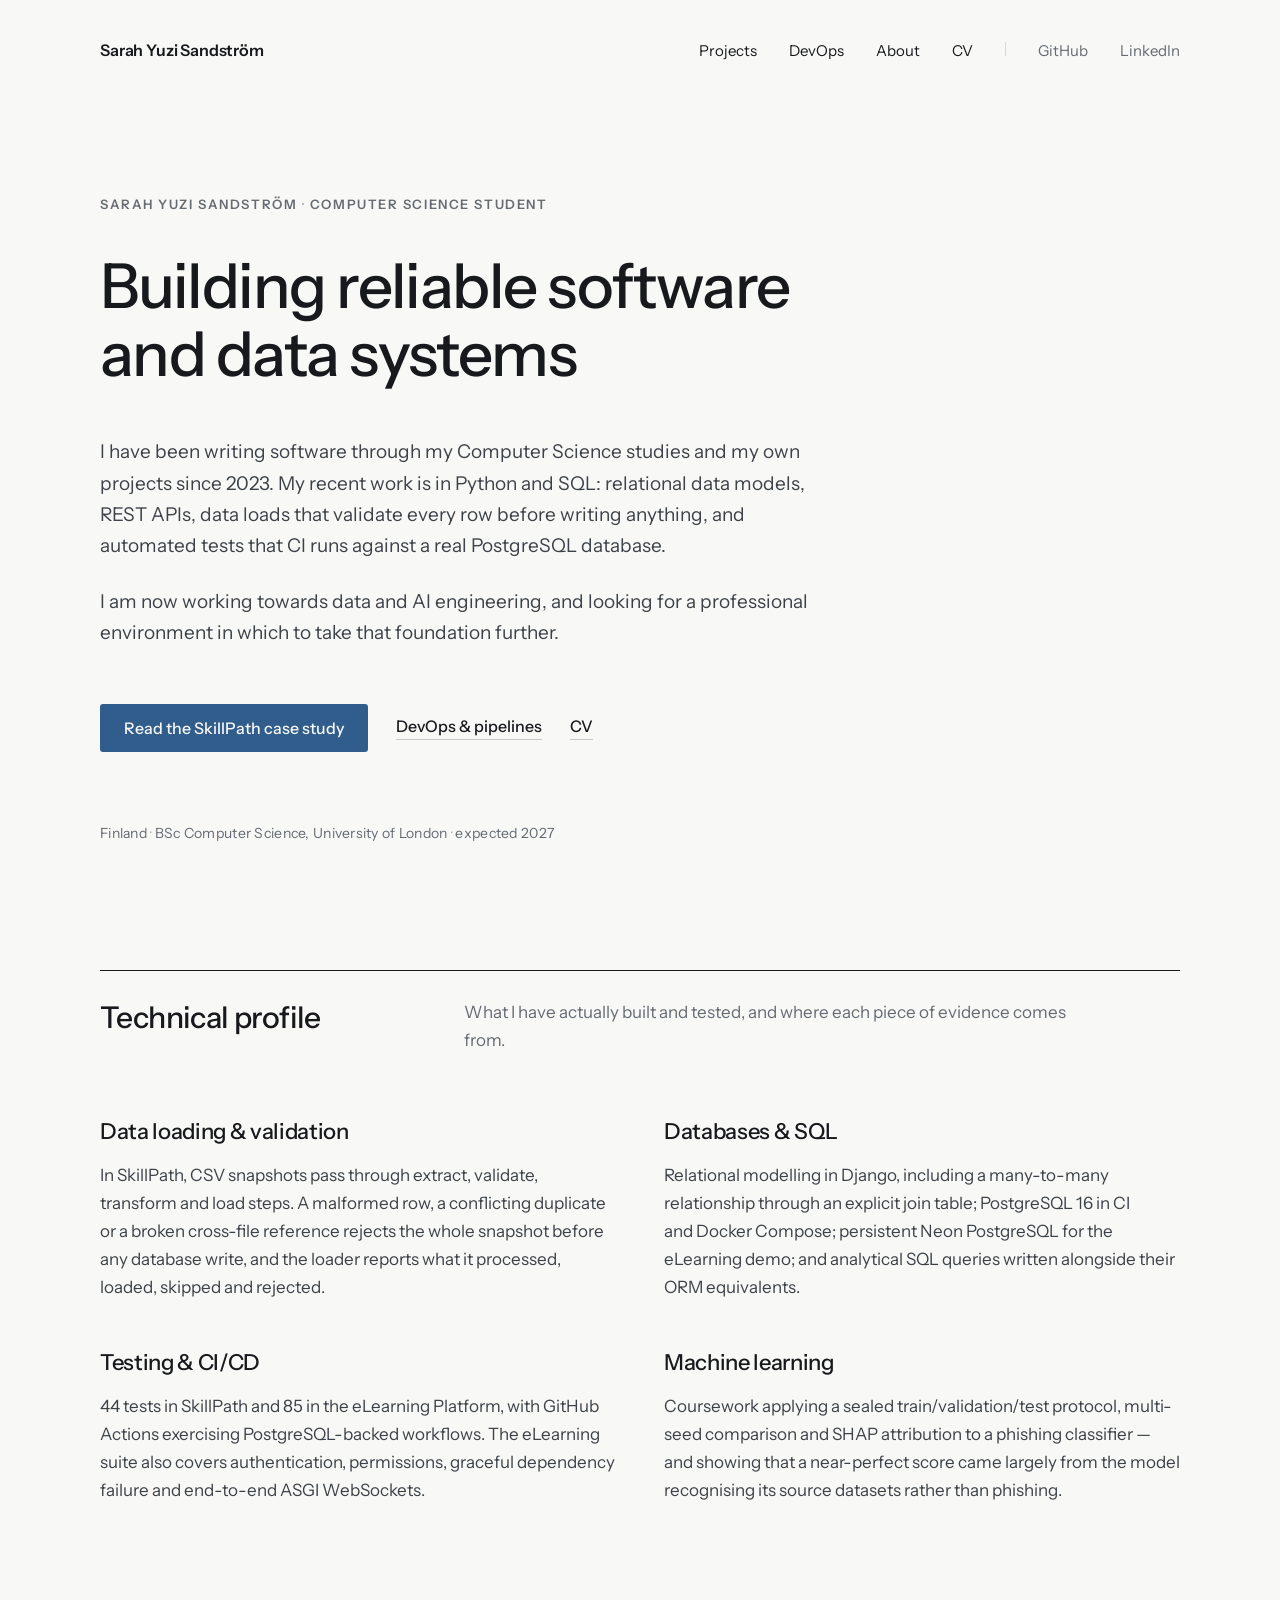
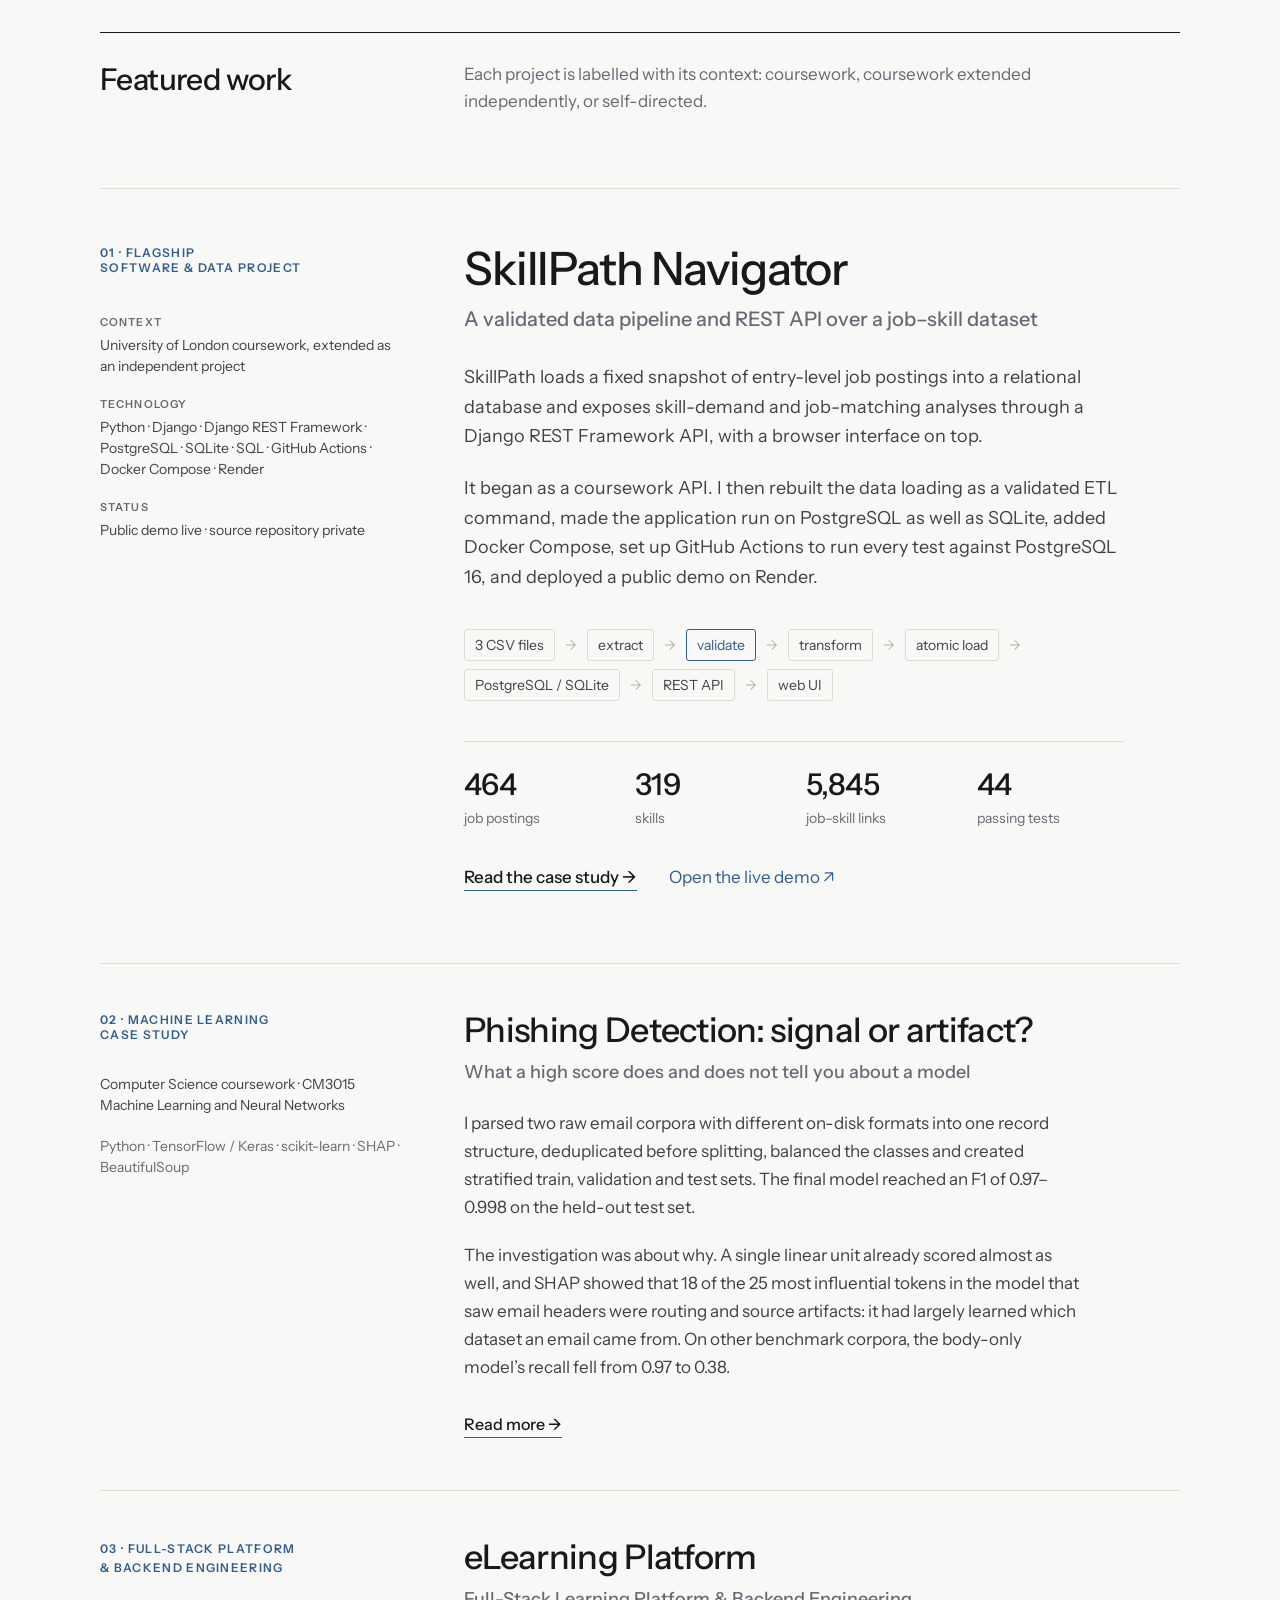
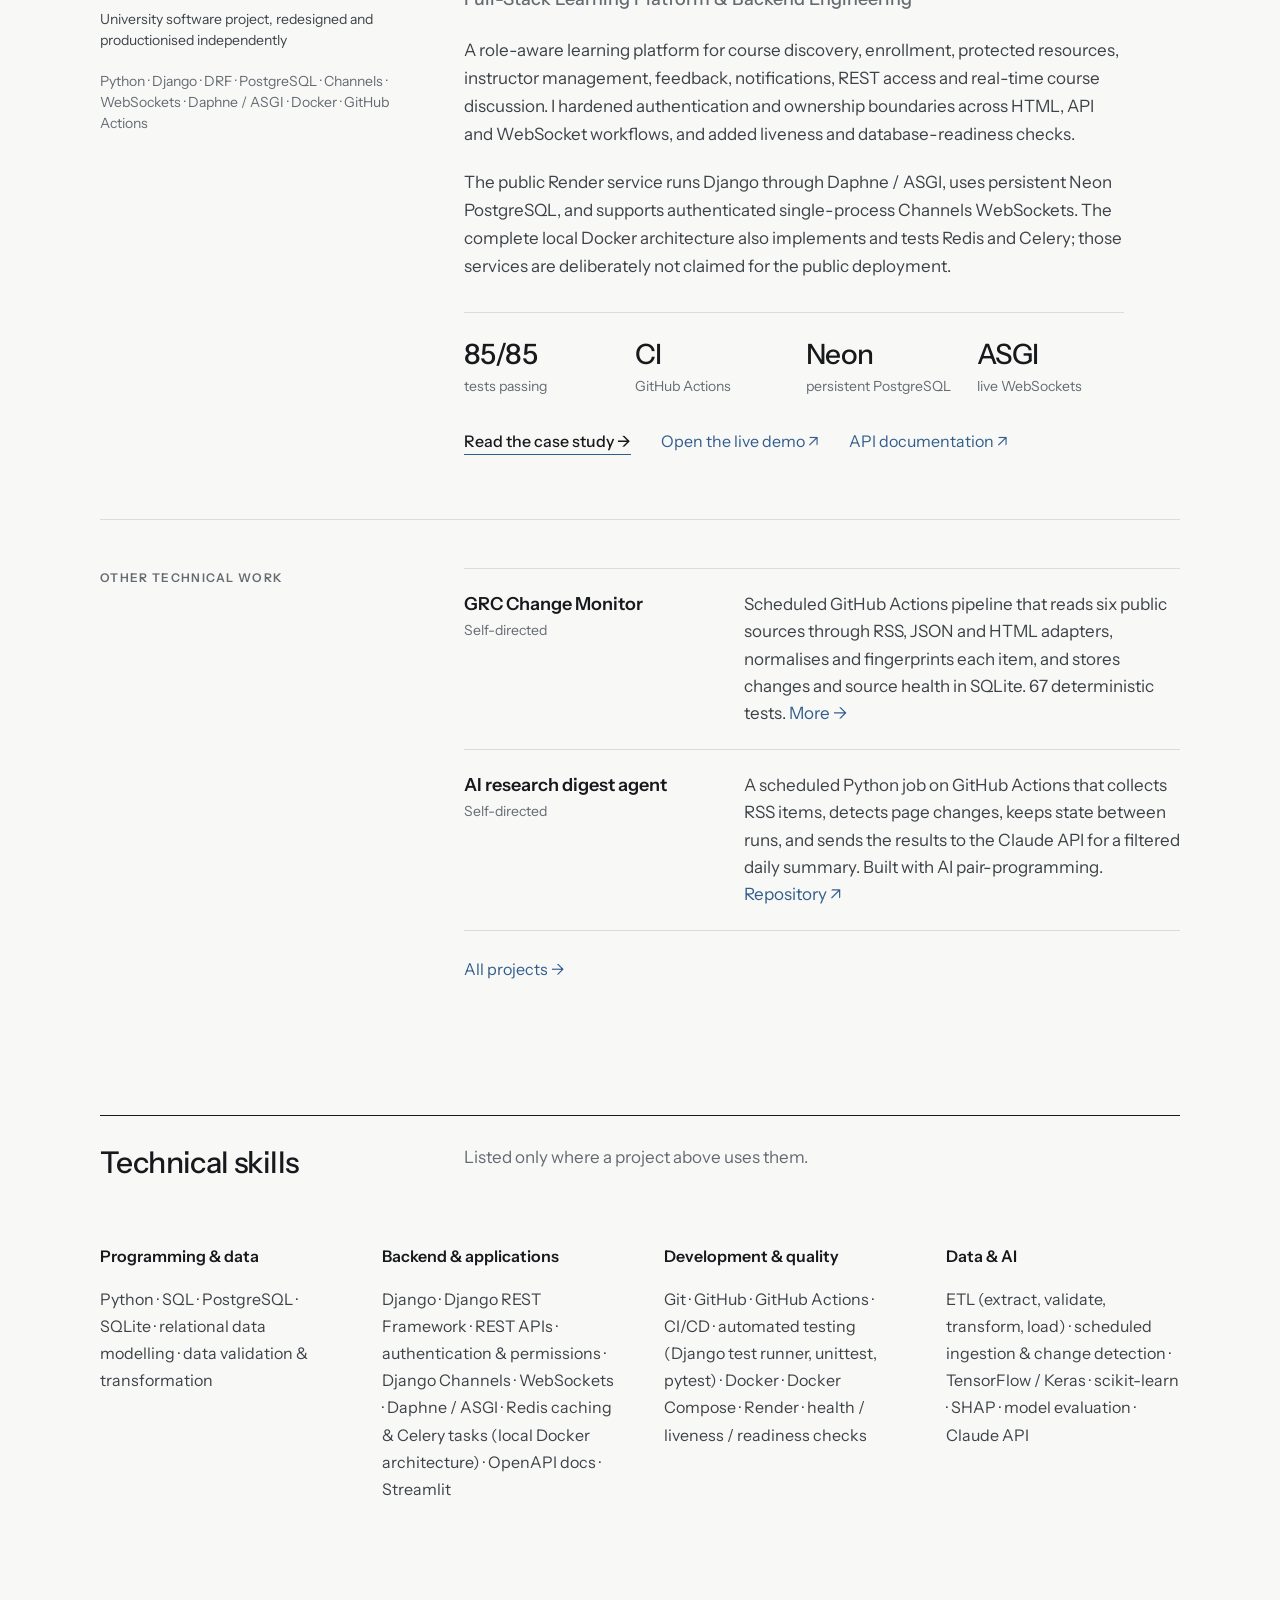
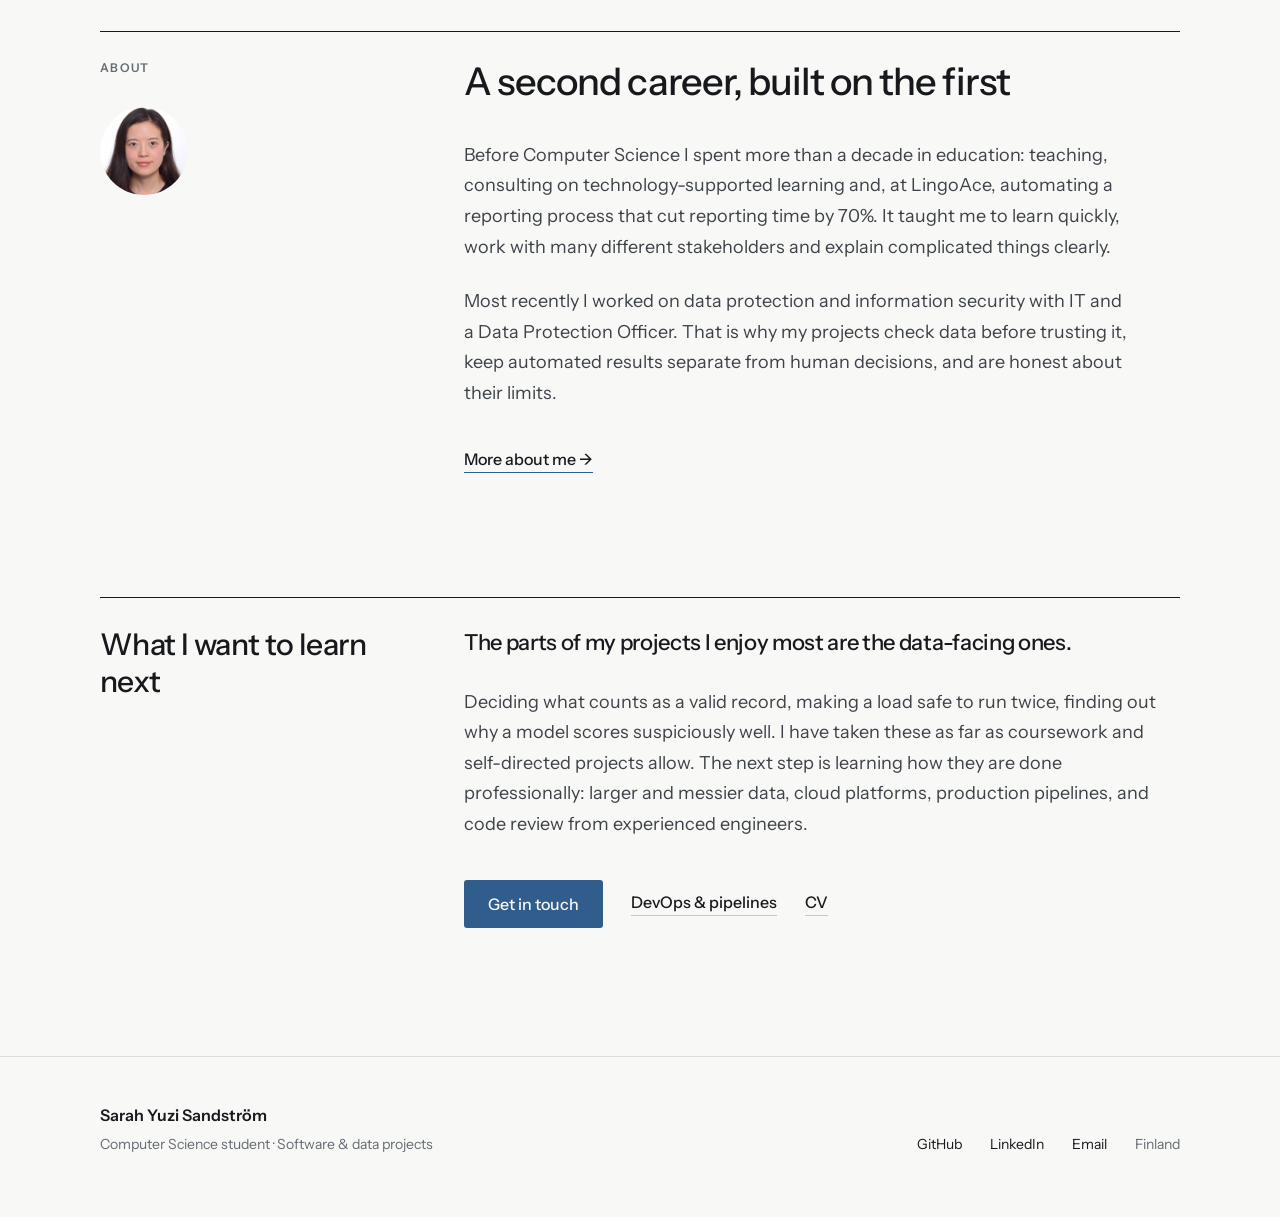
==== commit 075a91d6: "Add DevOps & pipelines page and link it from navigation Co-Authored-By: Claude Opus 5.5 <noreply@ant" ====
--- a/index.html
+++ b/index.html
@@ -18,6 +18,7 @@
 <a href="./" style="font-size: 16px; font-weight: 600; letter-spacing: -0.01em; color: #17191C">Sarah Yuzi Sandström</a>
 <nav style="display: flex; align-items: baseline; gap: 32px; font-size: 15px">
 <a href="projects/" style="color: #17191C">Projects</a>
+<a href="devops/" style="color: #17191C">DevOps</a>
 <a href="about/" style="color: #17191C">About</a>
 <a href="cv/" style="color: #17191C">CV</a>
 <span style="width: 1px; height: 14px; background: #D8D7D1"></span>
@@ -32,6 +33,7 @@
 <p style="margin: 24px 0 0; max-width: 720px; font-size: 19px; line-height: 1.65; color: #3D4248; text-wrap: pretty">I am now working towards data and AI engineering, and looking for a professional environment in which to take that foundation further.</p>
 <div style="margin-top: 56px; display: flex; align-items: center; gap: 28px">
 <a href="projects/skillpath/" style="display: inline-block; padding: 14px 24px; background: #315D8C; color: #F8F8F6; font-size: 16px; font-weight: 500; border-radius: 3px">Read the SkillPath case study</a>
+<a href="devops/" style="font-size: 16px; font-weight: 500; color: #17191C; border-bottom: 1px solid #C9C7BF; padding-bottom: 3px">DevOps &amp; pipelines</a>
 <a href="cv/" style="font-size: 16px; font-weight: 500; color: #17191C; border-bottom: 1px solid #C9C7BF; padding-bottom: 3px">CV</a>
 </div>
 <p style="margin: 72px 0 0; font-size: 14px; letter-spacing: 0.02em; color: #656B73">Finland <span style="color: #B4B2A9">·</span> BSc Computer Science, University of London <span style="color: #B4B2A9">·</span> expected 2027</p>
@@ -226,6 +228,7 @@
 <p style="margin: 28px 0 0; max-width: 700px; font-size: 18px; line-height: 1.7; color: #3D4248; text-wrap: pretty">Deciding what counts as a valid record, making a load safe to run twice, finding out why a model scores suspiciously well. I have taken these as far as coursework and self-directed projects allow. The next step is learning how they are done professionally: larger and messier data, cloud platforms, production pipelines, and code review from experienced engineers.</p>
 <div style="margin-top: 40px; display: flex; align-items: center; gap: 28px">
 <a href="mailto:sarahyuzisandstrom@gmail.com" style="display: inline-block; padding: 14px 24px; background: #315D8C; color: #F8F8F6; font-size: 16px; font-weight: 500; border-radius: 3px">Get in touch</a>
+<a href="devops/" style="font-size: 16px; font-weight: 500; color: #17191C; border-bottom: 1px solid #C9C7BF; padding-bottom: 3px">DevOps &amp; pipelines</a>
 <a href="cv/" style="font-size: 16px; font-weight: 500; color: #17191C; border-bottom: 1px solid #C9C7BF; padding-bottom: 3px">CV</a>
 </div>
 </div>
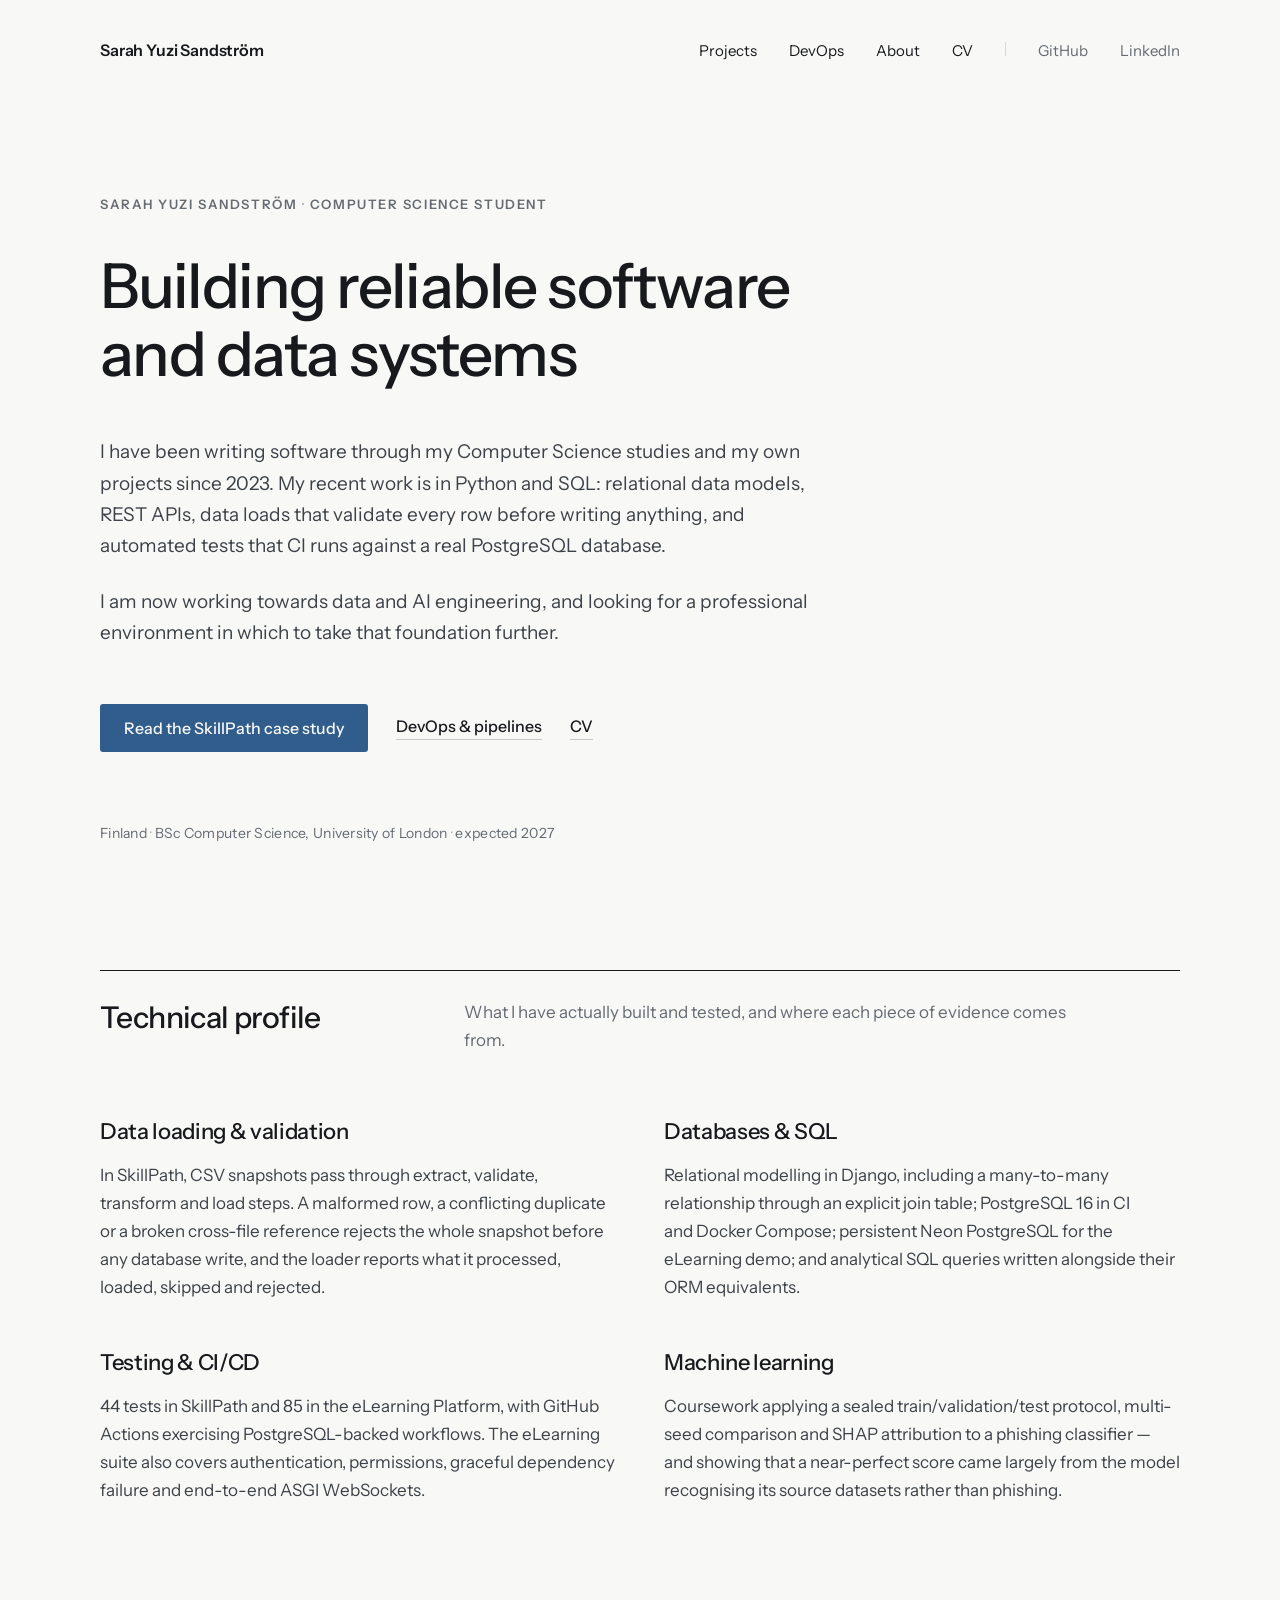
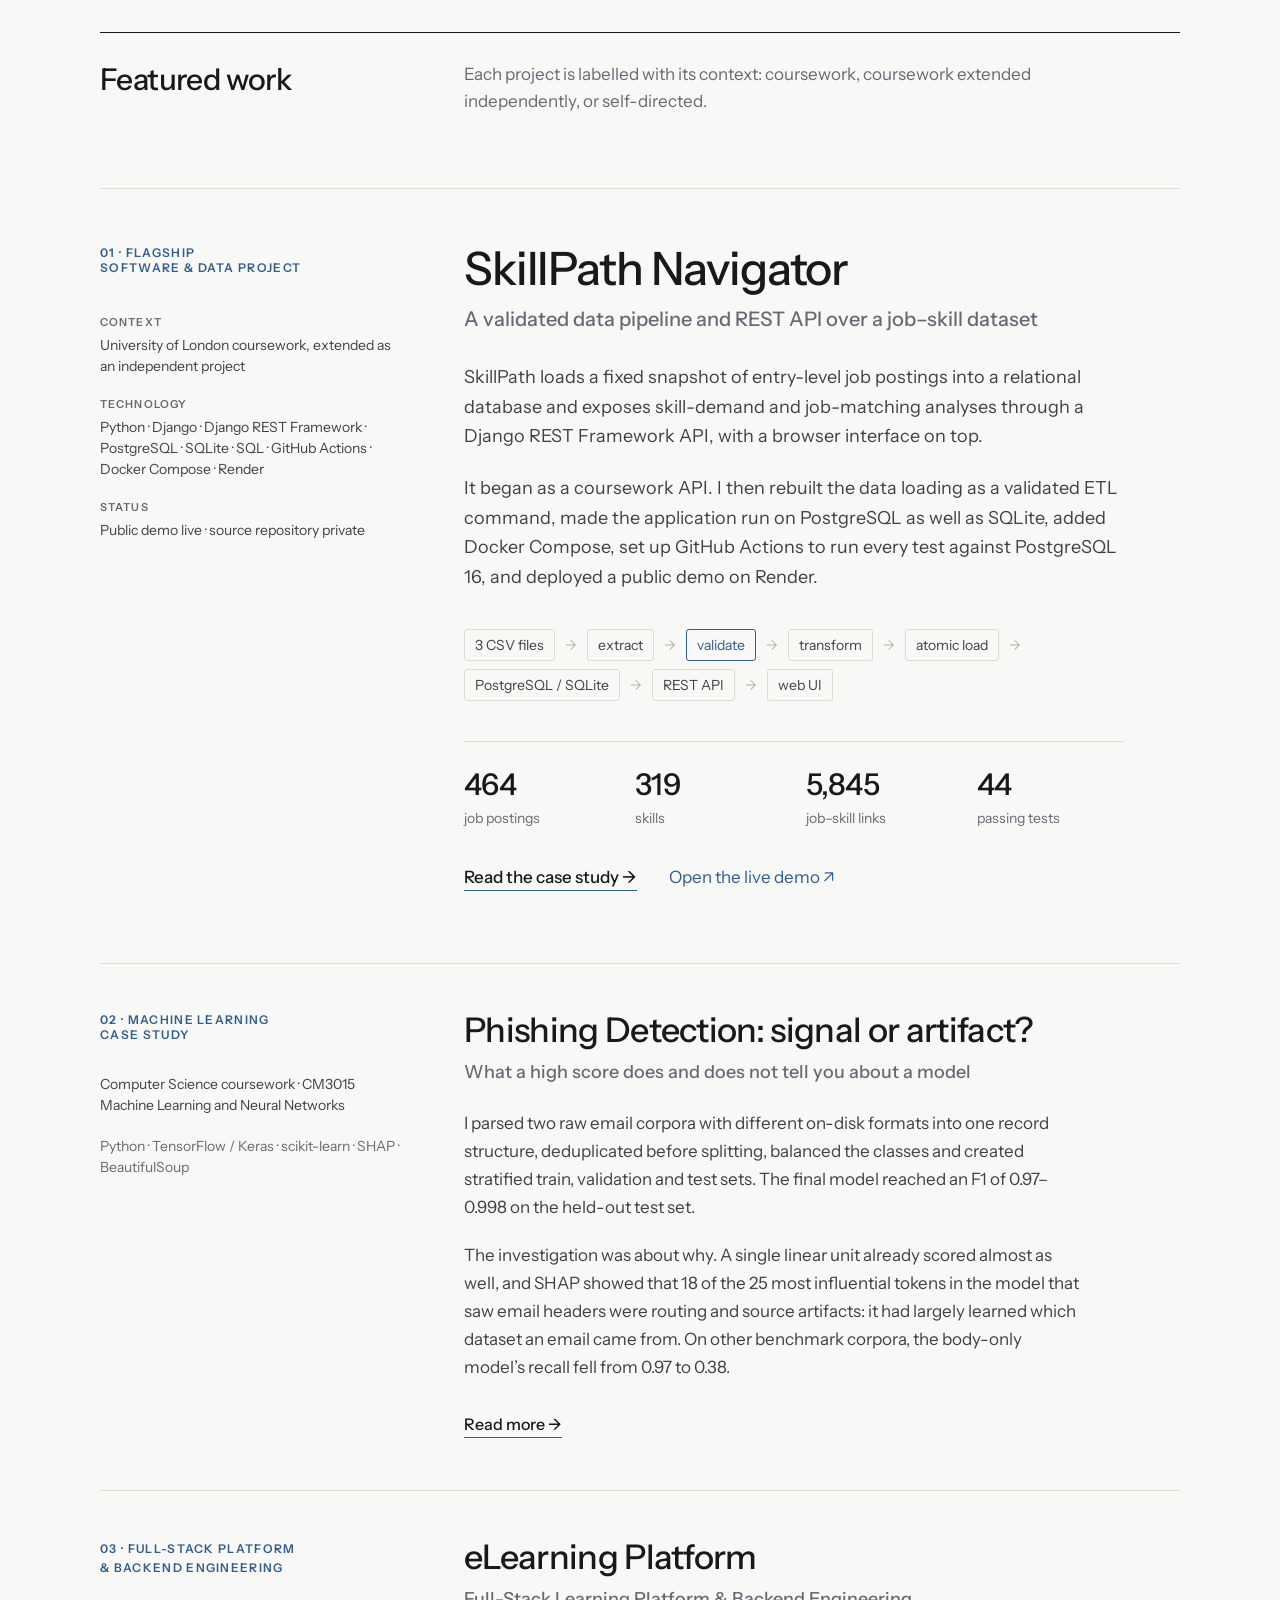
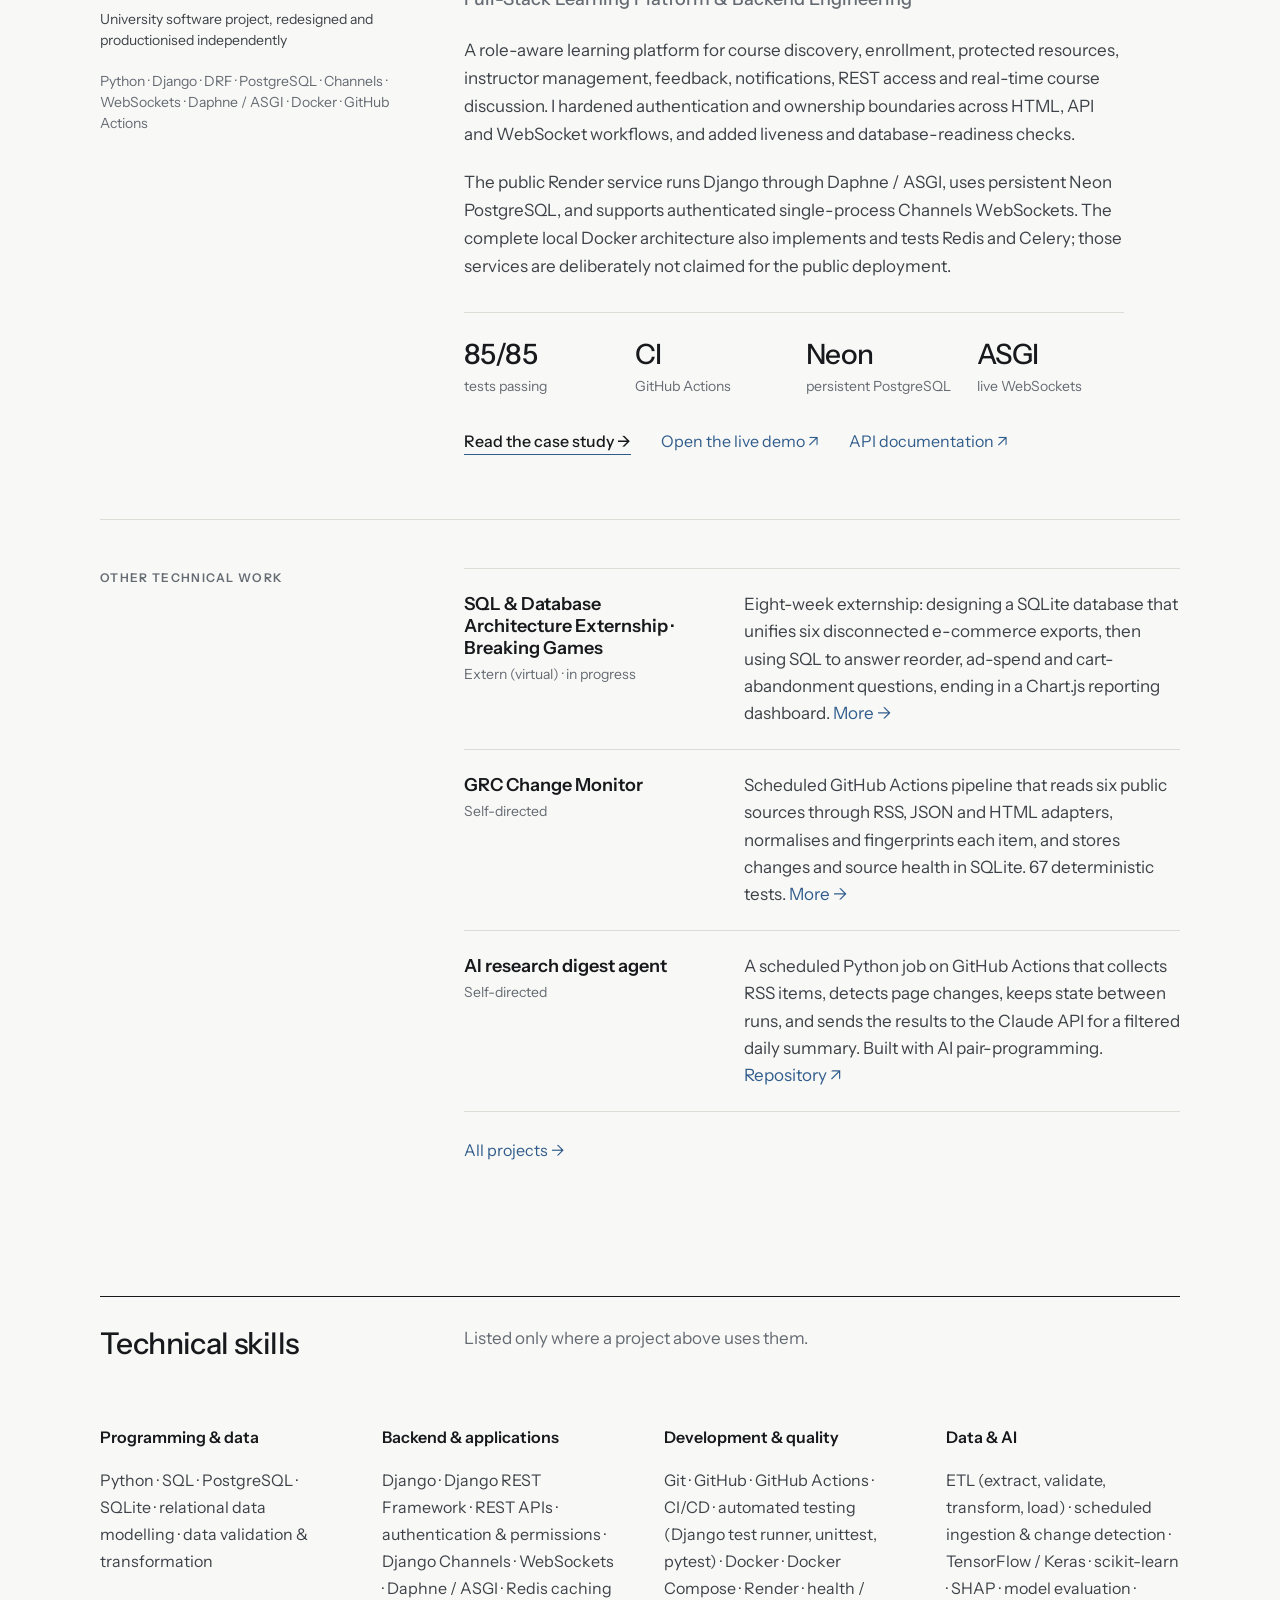
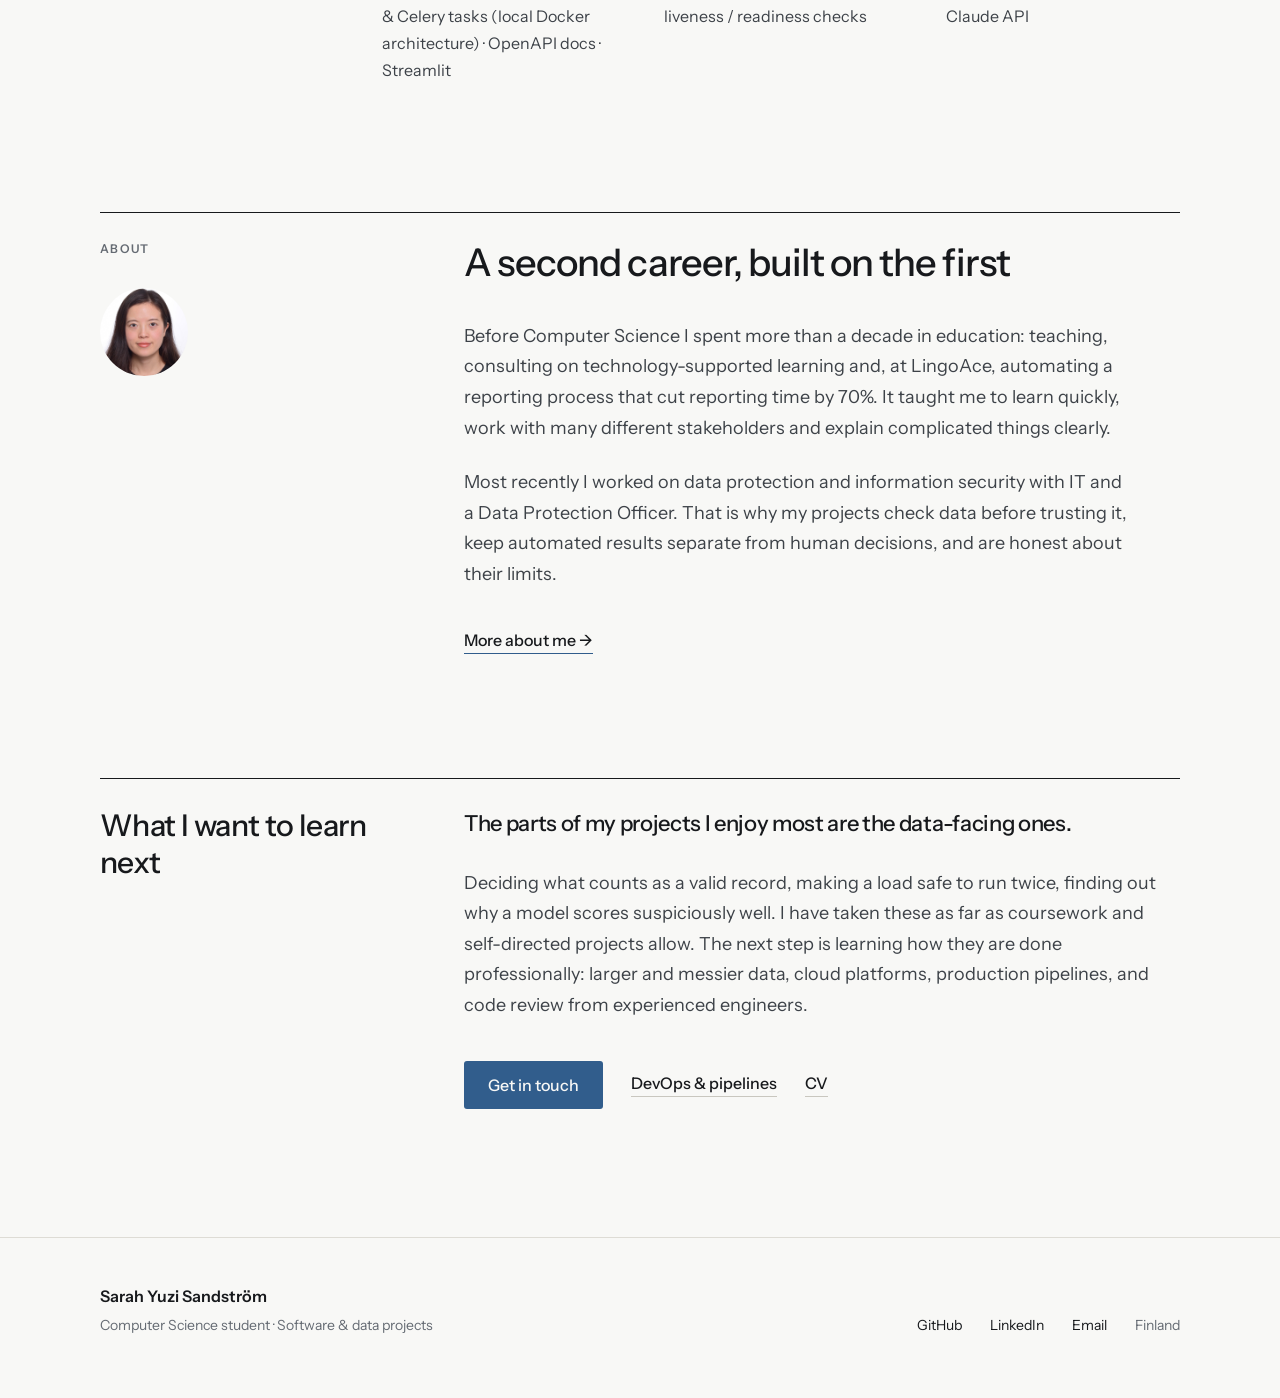
==== commit e8db61ca: "Add Breaking Games SQL & Database Architecture externship (in progress)" ====
--- a/index.html
+++ b/index.html
@@ -162,6 +162,13 @@
 <div style="max-width: 760px">
 <div style="display: grid; grid-template-columns: 240px minmax(0, 1fr); gap: 40px; align-items: baseline; padding: 22px 0; border-top: 1px solid #DEDCD5">
 <div>
+<p style="margin: 0; font-size: 18px; font-weight: 600">SQL &amp; Database Architecture Externship · Breaking Games</p>
+<p style="margin: 6px 0 0; font-size: 14px; color: #656B73">Extern (virtual) · in progress</p>
+</div>
+<p style="margin: 0; font-size: 17px; line-height: 1.6; color: #3D4248">Eight-week externship: designing a SQLite database that unifies six disconnected e-commerce exports, then using SQL to answer reorder, ad-spend and cart-abandonment questions, ending in a Chart.js reporting dashboard. <a href="projects/#breaking-games-externship">More →</a></p>
+</div>
+<div style="display: grid; grid-template-columns: 240px minmax(0, 1fr); gap: 40px; align-items: baseline; padding: 22px 0; border-top: 1px solid #DEDCD5">
+<div>
 <p style="margin: 0; font-size: 18px; font-weight: 600">GRC Change Monitor</p>
 <p style="margin: 6px 0 0; font-size: 14px; color: #656B73">Self-directed</p>
 </div>
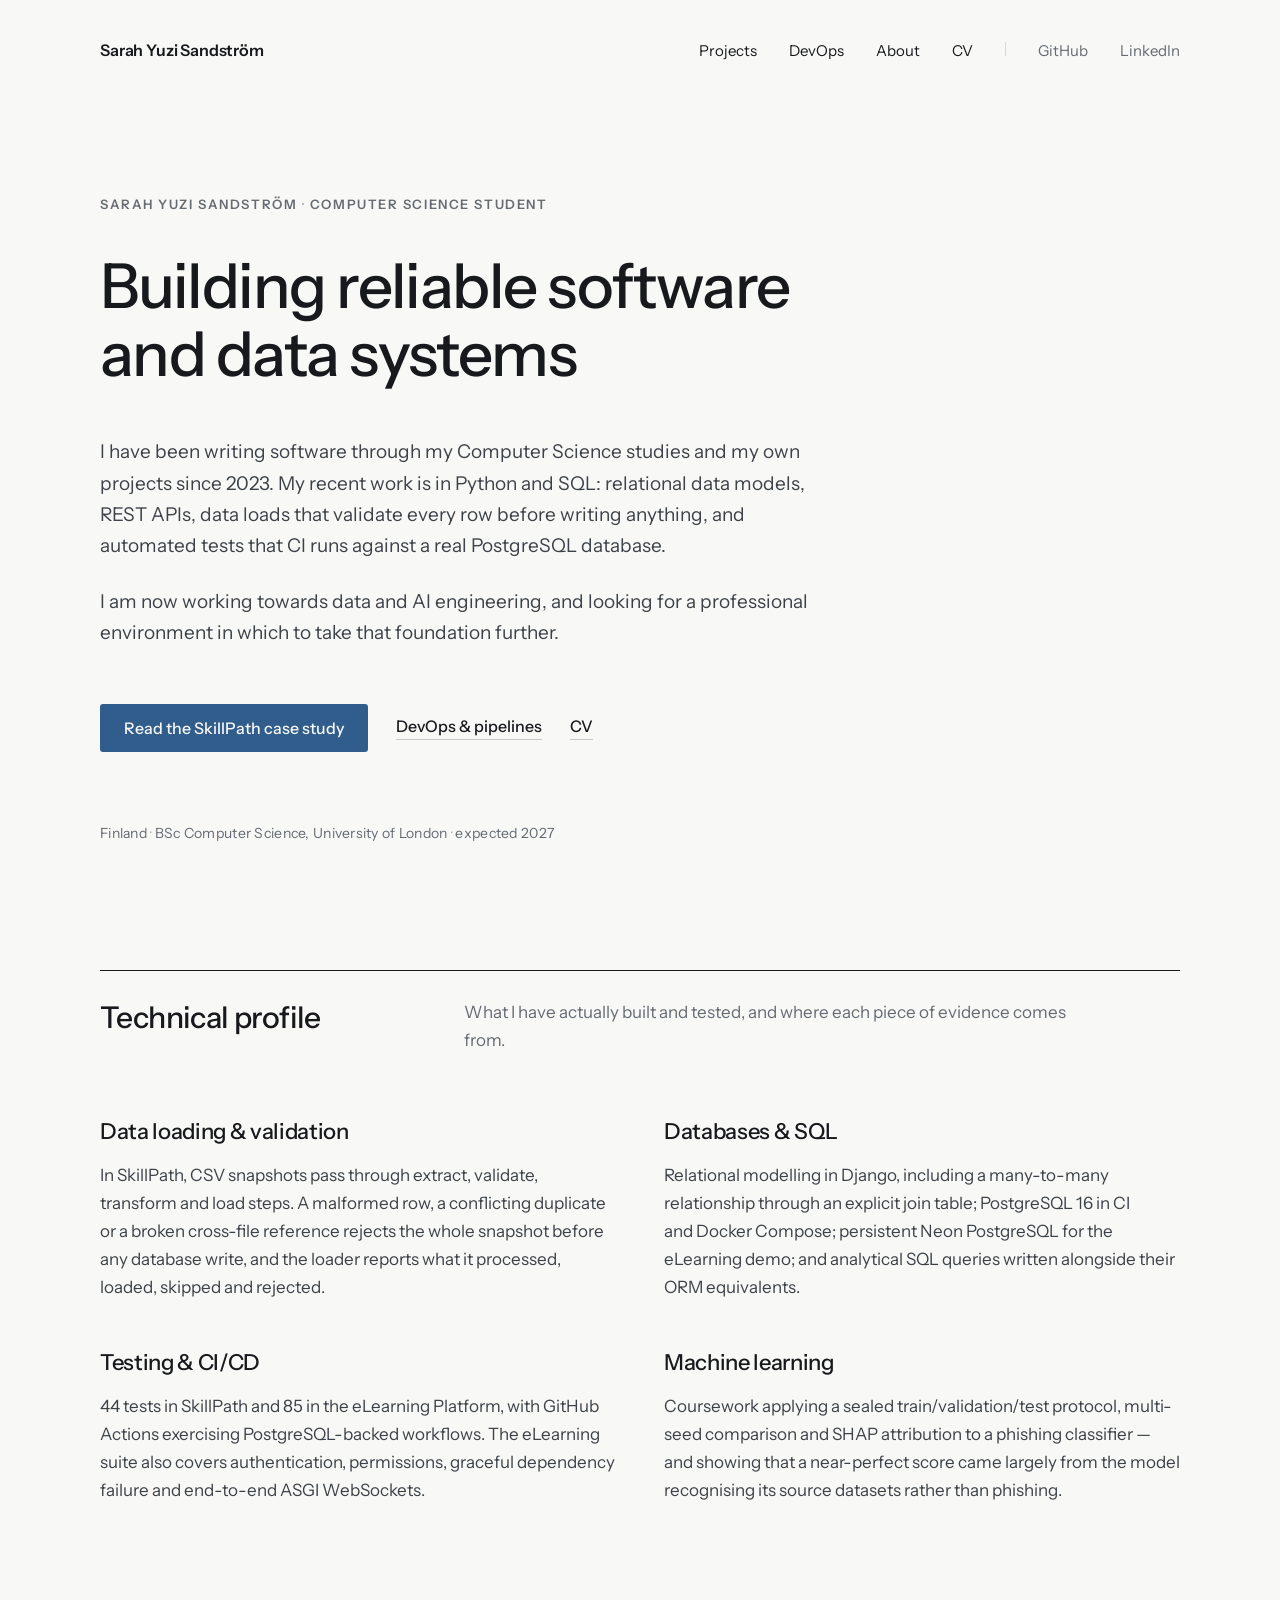
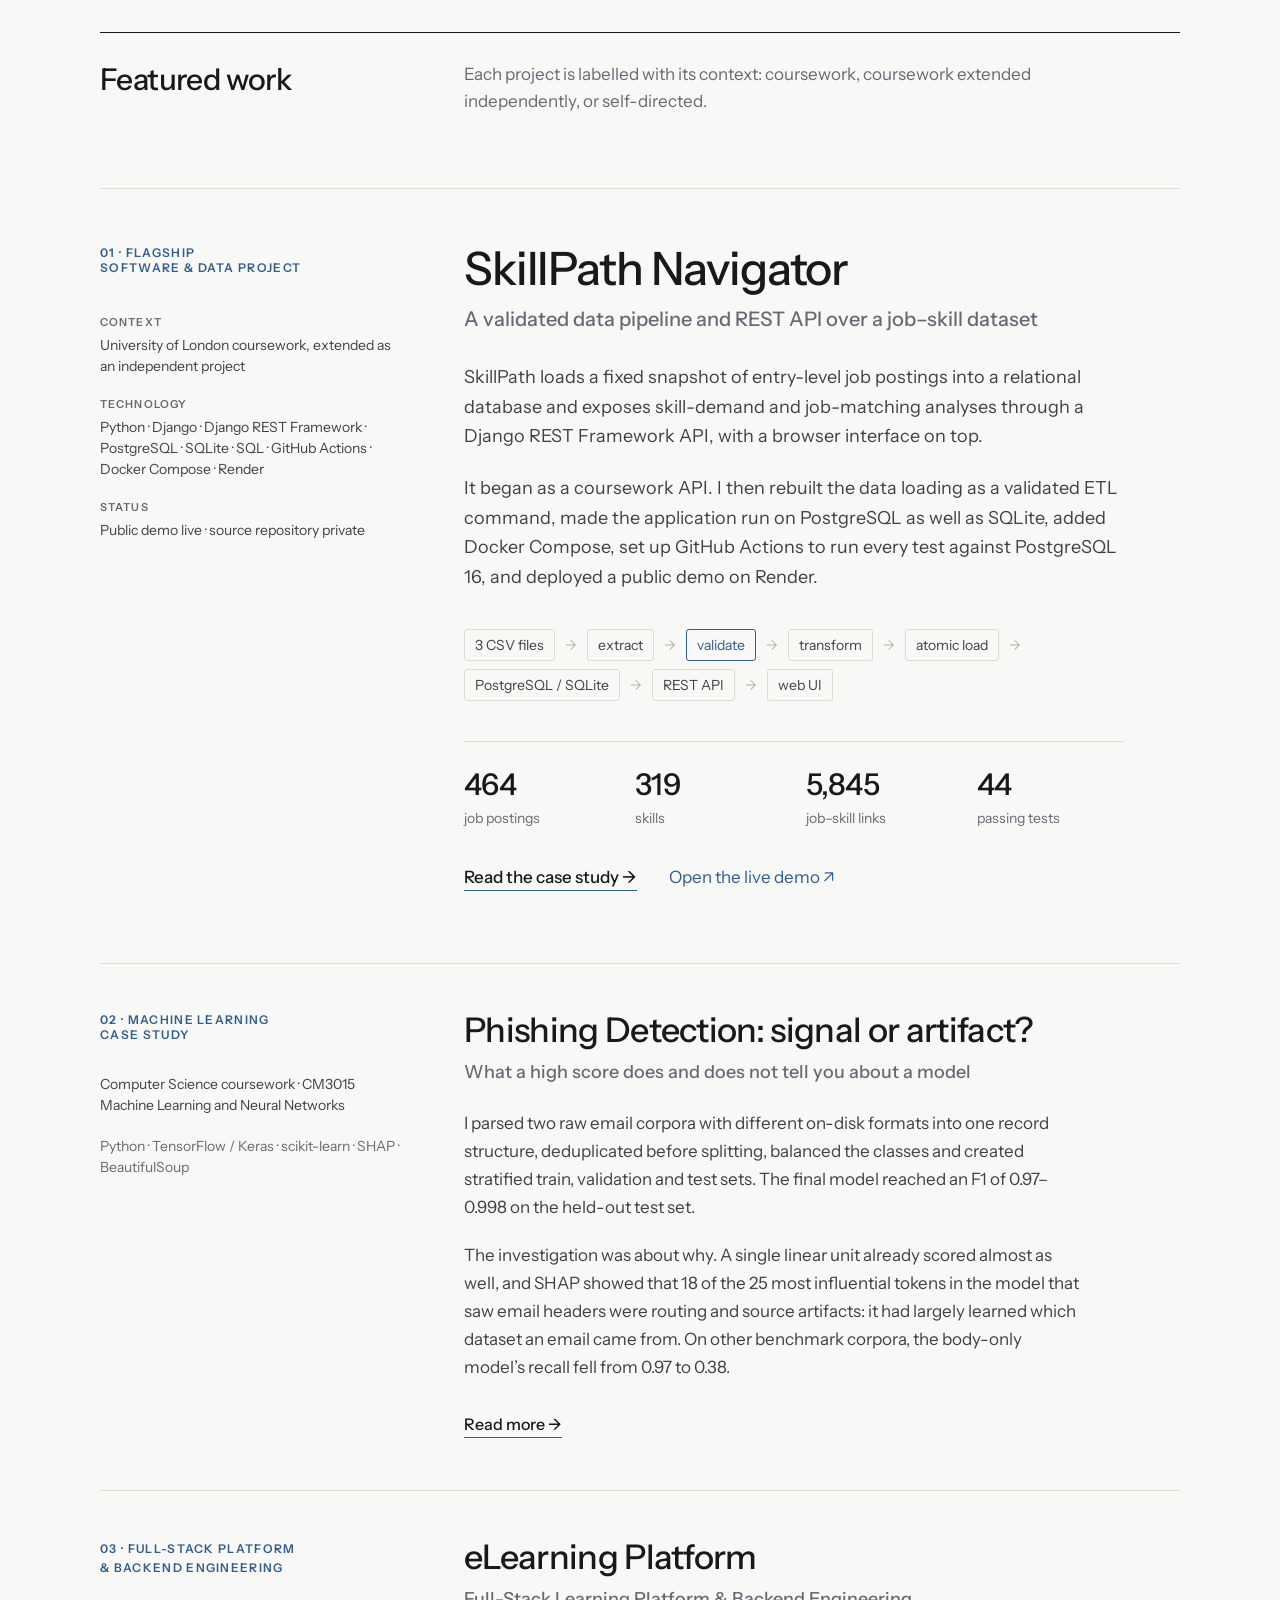
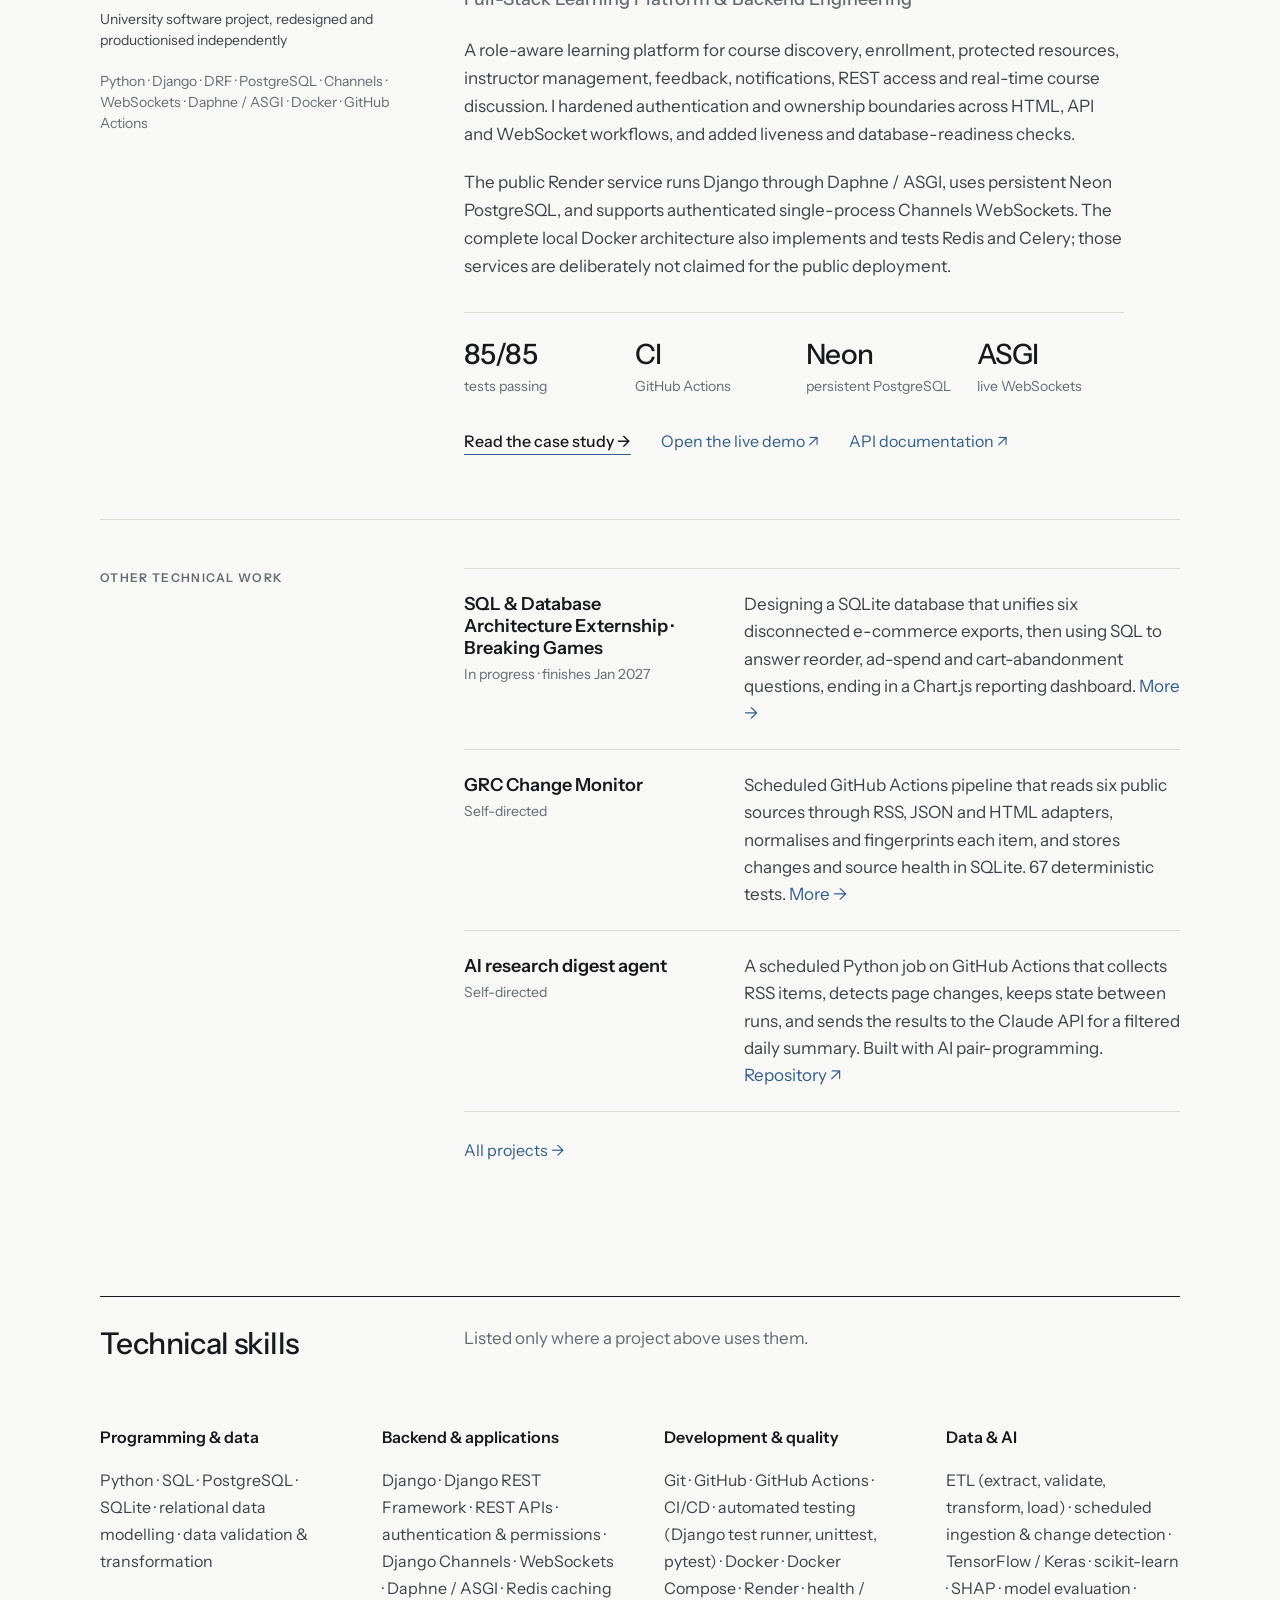
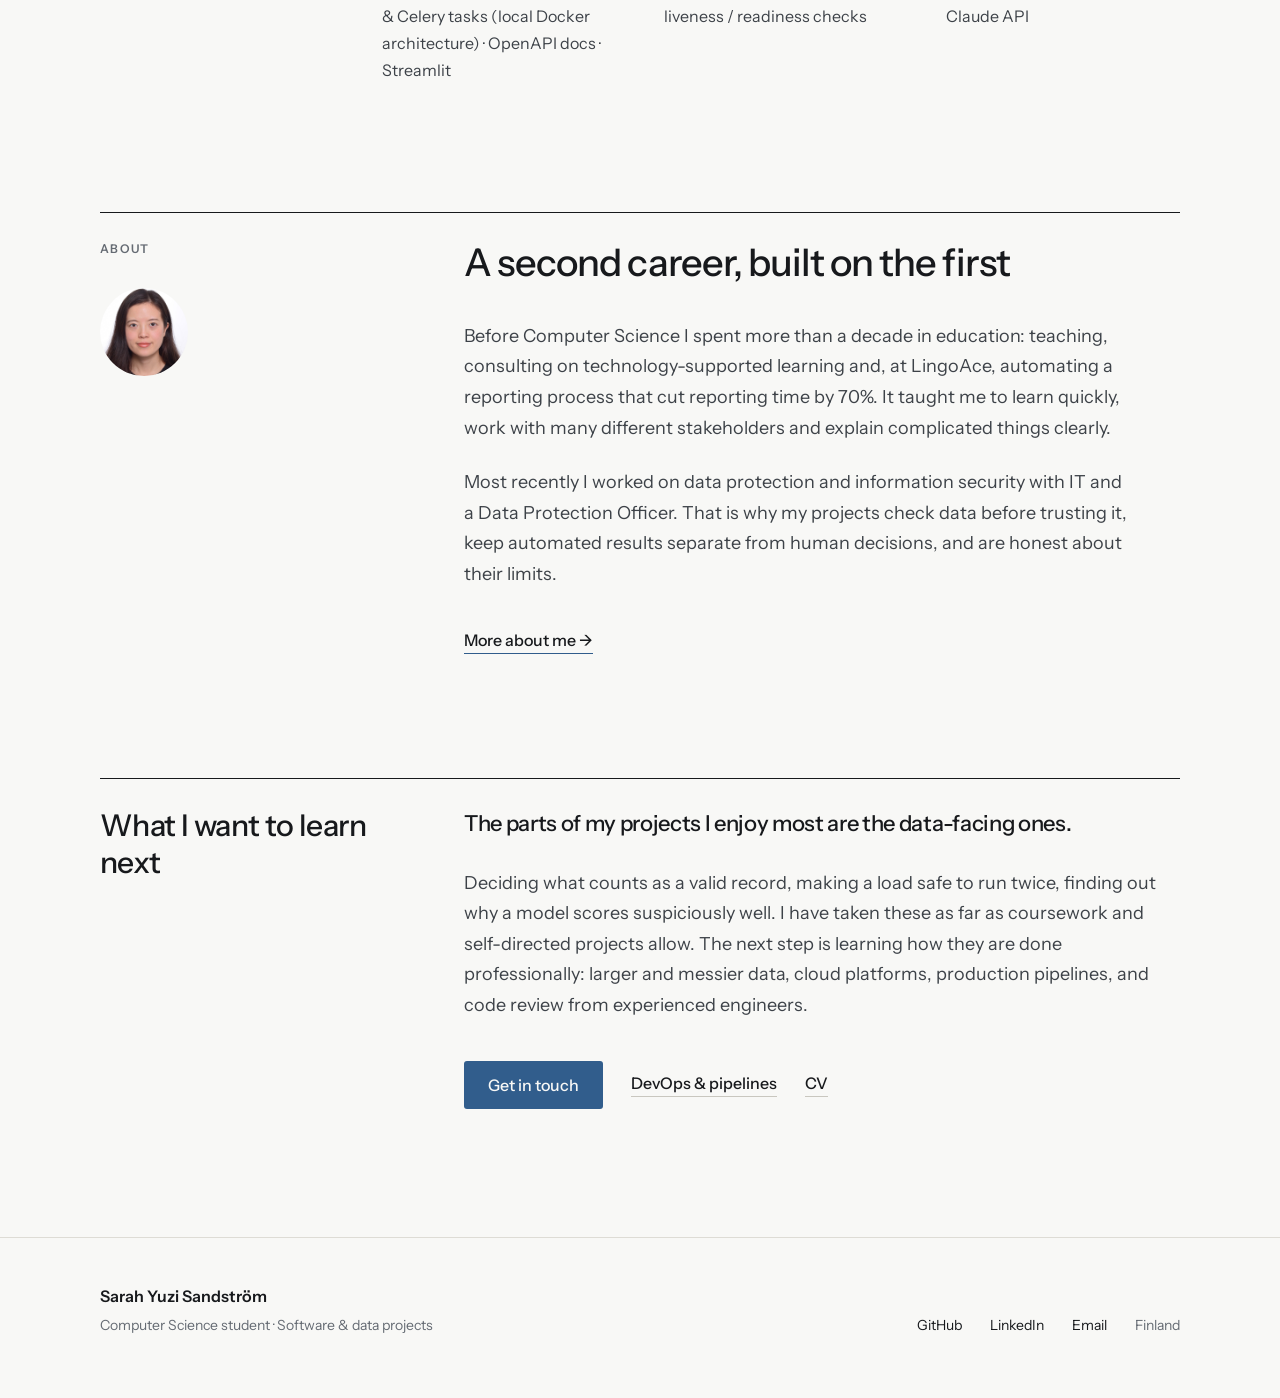
==== commit 9fba0715: "Simplify externship status line Co-Authored-By: Claude Opus 5.5 <noreply@anthropic.com> Claude-Sessi" ====
--- a/index.html
+++ b/index.html
@@ -163,9 +163,9 @@
 <div style="display: grid; grid-template-columns: 240px minmax(0, 1fr); gap: 40px; align-items: baseline; padding: 22px 0; border-top: 1px solid #DEDCD5">
 <div>
 <p style="margin: 0; font-size: 18px; font-weight: 600">SQL &amp; Database Architecture Externship · Breaking Games</p>
-<p style="margin: 6px 0 0; font-size: 14px; color: #656B73">Extern (virtual) · in progress</p>
-</div>
-<p style="margin: 0; font-size: 17px; line-height: 1.6; color: #3D4248">Eight-week externship: designing a SQLite database that unifies six disconnected e-commerce exports, then using SQL to answer reorder, ad-spend and cart-abandonment questions, ending in a Chart.js reporting dashboard. <a href="projects/#breaking-games-externship">More →</a></p>
+<p style="margin: 6px 0 0; font-size: 14px; color: #656B73">In progress · finishes Jan 2027</p>
+</div>
+<p style="margin: 0; font-size: 17px; line-height: 1.6; color: #3D4248">Designing a SQLite database that unifies six disconnected e-commerce exports, then using SQL to answer reorder, ad-spend and cart-abandonment questions, ending in a Chart.js reporting dashboard. <a href="projects/#breaking-games-externship">More →</a></p>
 </div>
 <div style="display: grid; grid-template-columns: 240px minmax(0, 1fr); gap: 40px; align-items: baseline; padding: 22px 0; border-top: 1px solid #DEDCD5">
 <div>
